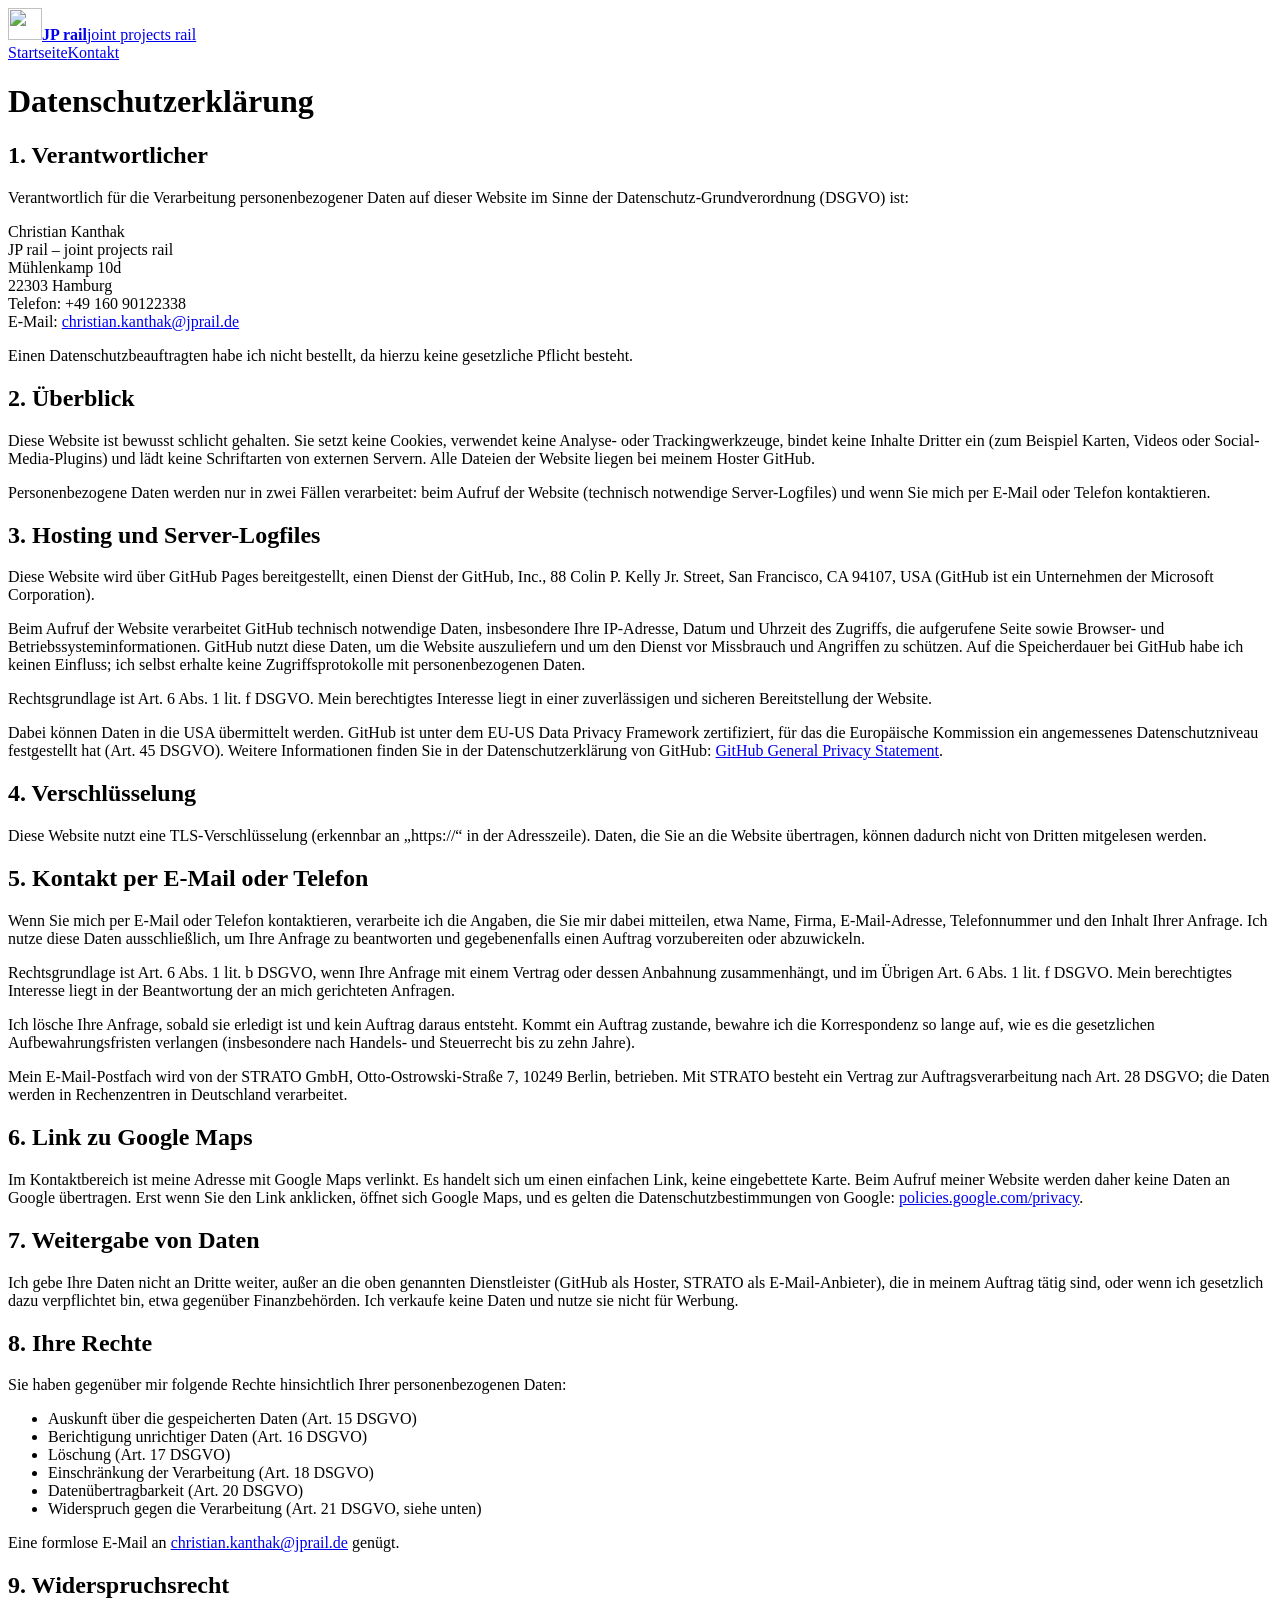
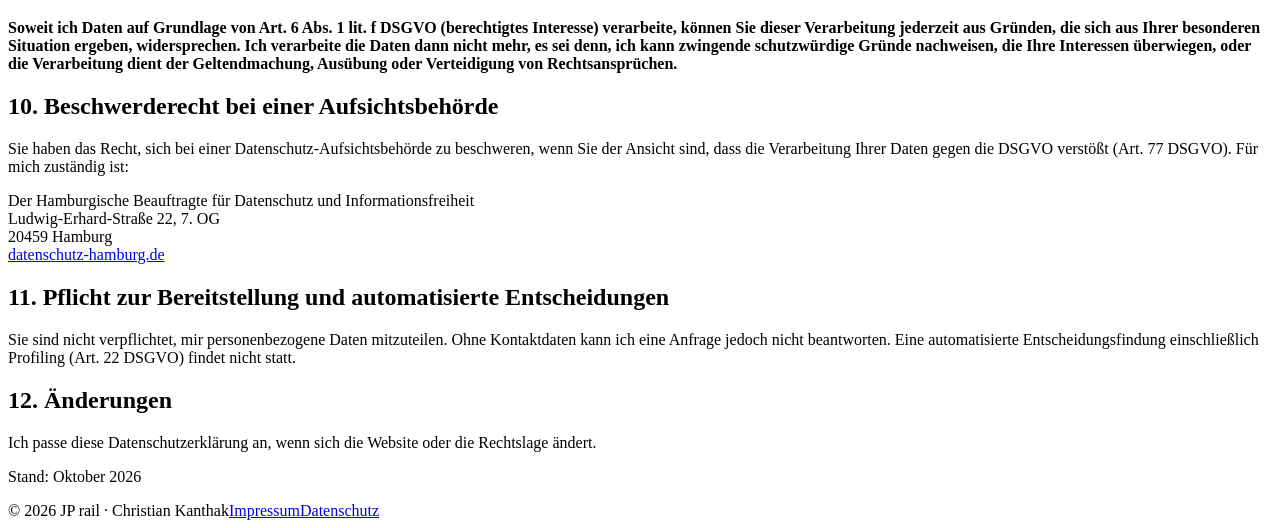
==== datenschutz.html @ 1f032b9f "Add files via upload" ====
<!doctype html>
<html lang="de">
<head>
  <meta charset="utf-8">
  <meta name="viewport" content="width=device-width, initial-scale=1">
  <title>Datenschutzerklärung – JP rail</title>
  <meta name="robots" content="noindex">
  <link rel="icon" type="image/png" href="assets/logo-mark.png">
  <link rel="stylesheet" href="assets/style.css">
</head>
<body>
<header class="site-header scrolled">
  <div class="wrap">
    <a class="brand" href="index.html"><span class="brand-mark"><img src="assets/logo-mark.png" alt="" width="34" height="32"></span><span class="brand-text"><strong>JP rail</strong><span>joint projects rail</span></span></a>
    <nav class="nav"><a href="index.html">Startseite</a><a class="nav-cta" href="index.html#kontakt">Kontakt</a></nav>
  </div>
</header>
<div class="page-head"><div class="wrap"><h1>Datenschutzerklärung</h1></div></div>
<main class="legal"><div class="wrap">

<h2>1. Verantwortlicher</h2>
<p>Verantwortlich für die Verarbeitung personenbezogener Daten auf dieser Website im Sinne der Datenschutz-Grundverordnung (DSGVO) ist:</p>
<p>Christian Kanthak<br>JP rail – joint projects rail<br>Mühlenkamp 10d<br>22303 Hamburg<br>Telefon: +49 160 90122338<br>E-Mail: <a href="mailto:christian.kanthak@jprail.de">christian.kanthak@jprail.de</a></p>
<p>Einen Datenschutzbeauftragten habe ich nicht bestellt, da hierzu keine gesetzliche Pflicht besteht.</p>

<h2>2. Überblick</h2>
<p>Diese Website ist bewusst schlicht gehalten. Sie setzt keine Cookies, verwendet keine Analyse- oder Trackingwerkzeuge, bindet keine Inhalte Dritter ein (zum Beispiel Karten, Videos oder Social-Media-Plugins) und lädt keine Schriftarten von externen Servern. Alle Dateien der Website liegen bei meinem Hoster GitHub.</p>
<p>Personenbezogene Daten werden nur in zwei Fällen verarbeitet: beim Aufruf der Website (technisch notwendige Server-Logfiles) und wenn Sie mich per E-Mail oder Telefon kontaktieren.</p>

<h2>3. Hosting und Server-Logfiles</h2>
<p>Diese Website wird über GitHub Pages bereitgestellt, einen Dienst der GitHub, Inc., 88 Colin P. Kelly Jr. Street, San Francisco, CA 94107, USA (GitHub ist ein Unternehmen der Microsoft Corporation).</p>
<p>Beim Aufruf der Website verarbeitet GitHub technisch notwendige Daten, insbesondere Ihre IP-Adresse, Datum und Uhrzeit des Zugriffs, die aufgerufene Seite sowie Browser- und Betriebssysteminformationen. GitHub nutzt diese Daten, um die Website auszuliefern und um den Dienst vor Missbrauch und Angriffen zu schützen. Auf die Speicherdauer bei GitHub habe ich keinen Einfluss; ich selbst erhalte keine Zugriffsprotokolle mit personenbezogenen Daten.</p>
<p>Rechtsgrundlage ist Art. 6 Abs. 1 lit. f DSGVO. Mein berechtigtes Interesse liegt in einer zuverlässigen und sicheren Bereitstellung der Website.</p>
<p>Dabei können Daten in die USA übermittelt werden. GitHub ist unter dem EU-US Data Privacy Framework zertifiziert, für das die Europäische Kommission ein angemessenes Datenschutzniveau festgestellt hat (Art. 45 DSGVO). Weitere Informationen finden Sie in der Datenschutzerklärung von GitHub: <a href="https://docs.github.com/de/site-policy/privacy-policies/github-general-privacy-statement" target="_blank" rel="noopener">GitHub General Privacy Statement</a>.</p>

<h2>4. Verschlüsselung</h2>
<p>Diese Website nutzt eine TLS-Verschlüsselung (erkennbar an „https://“ in der Adresszeile). Daten, die Sie an die Website übertragen, können dadurch nicht von Dritten mitgelesen werden.</p>

<h2>5. Kontakt per E-Mail oder Telefon</h2>
<p>Wenn Sie mich per E-Mail oder Telefon kontaktieren, verarbeite ich die Angaben, die Sie mir dabei mitteilen, etwa Name, Firma, E-Mail-Adresse, Telefonnummer und den Inhalt Ihrer Anfrage. Ich nutze diese Daten ausschließlich, um Ihre Anfrage zu beantworten und gegebenenfalls einen Auftrag vorzubereiten oder abzuwickeln.</p>
<p>Rechtsgrundlage ist Art. 6 Abs. 1 lit. b DSGVO, wenn Ihre Anfrage mit einem Vertrag oder dessen Anbahnung zusammenhängt, und im Übrigen Art. 6 Abs. 1 lit. f DSGVO. Mein berechtigtes Interesse liegt in der Beantwortung der an mich gerichteten Anfragen.</p>
<p>Ich lösche Ihre Anfrage, sobald sie erledigt ist und kein Auftrag daraus entsteht. Kommt ein Auftrag zustande, bewahre ich die Korrespondenz so lange auf, wie es die gesetzlichen Aufbewahrungsfristen verlangen (insbesondere nach Handels- und Steuerrecht bis zu zehn Jahre).</p>
<p>Mein E-Mail-Postfach wird von der STRATO GmbH, Otto-Ostrowski-Straße 7, 10249 Berlin, betrieben. Mit STRATO besteht ein Vertrag zur Auftragsverarbeitung nach Art. 28 DSGVO; die Daten werden in Rechenzentren in Deutschland verarbeitet.</p>

<h2>6. Link zu Google Maps</h2>
<p>Im Kontaktbereich ist meine Adresse mit Google Maps verlinkt. Es handelt sich um einen einfachen Link, keine eingebettete Karte. Beim Aufruf meiner Website werden daher keine Daten an Google übertragen. Erst wenn Sie den Link anklicken, öffnet sich Google Maps, und es gelten die Datenschutzbestimmungen von Google: <a href="https://policies.google.com/privacy" target="_blank" rel="noopener">policies.google.com/privacy</a>.</p>

<h2>7. Weitergabe von Daten</h2>
<p>Ich gebe Ihre Daten nicht an Dritte weiter, außer an die oben genannten Dienstleister (GitHub als Hoster, STRATO als E-Mail-Anbieter), die in meinem Auftrag tätig sind, oder wenn ich gesetzlich dazu verpflichtet bin, etwa gegenüber Finanzbehörden. Ich verkaufe keine Daten und nutze sie nicht für Werbung.</p>

<h2>8. Ihre Rechte</h2>
<p>Sie haben gegenüber mir folgende Rechte hinsichtlich Ihrer personenbezogenen Daten:</p>
<ul>
  <li>Auskunft über die gespeicherten Daten (Art. 15 DSGVO)</li>
  <li>Berichtigung unrichtiger Daten (Art. 16 DSGVO)</li>
  <li>Löschung (Art. 17 DSGVO)</li>
  <li>Einschränkung der Verarbeitung (Art. 18 DSGVO)</li>
  <li>Datenübertragbarkeit (Art. 20 DSGVO)</li>
  <li>Widerspruch gegen die Verarbeitung (Art. 21 DSGVO, siehe unten)</li>
</ul>
<p>Eine formlose E-Mail an <a href="mailto:christian.kanthak@jprail.de">christian.kanthak@jprail.de</a> genügt.</p>

<h2>9. Widerspruchsrecht</h2>
<p><strong>Soweit ich Daten auf Grundlage von Art. 6 Abs. 1 lit. f DSGVO (berechtigtes Interesse) verarbeite, können Sie dieser Verarbeitung jederzeit aus Gründen, die sich aus Ihrer besonderen Situation ergeben, widersprechen. Ich verarbeite die Daten dann nicht mehr, es sei denn, ich kann zwingende schutzwürdige Gründe nachweisen, die Ihre Interessen überwiegen, oder die Verarbeitung dient der Geltendmachung, Ausübung oder Verteidigung von Rechtsansprüchen.</strong></p>

<h2>10. Beschwerderecht bei einer Aufsichtsbehörde</h2>
<p>Sie haben das Recht, sich bei einer Datenschutz-Aufsichtsbehörde zu beschweren, wenn Sie der Ansicht sind, dass die Verarbeitung Ihrer Daten gegen die DSGVO verstößt (Art. 77 DSGVO). Für mich zuständig ist:</p>
<p>Der Hamburgische Beauftragte für Datenschutz und Informationsfreiheit<br>Ludwig-Erhard-Straße 22, 7. OG<br>20459 Hamburg<br><a href="https://datenschutz-hamburg.de" target="_blank" rel="noopener">datenschutz-hamburg.de</a></p>

<h2>11. Pflicht zur Bereitstellung und automatisierte Entscheidungen</h2>
<p>Sie sind nicht verpflichtet, mir personenbezogene Daten mitzuteilen. Ohne Kontaktdaten kann ich eine Anfrage jedoch nicht beantworten. Eine automatisierte Entscheidungsfindung einschließlich Profiling (Art. 22 DSGVO) findet nicht statt.</p>

<h2>12. Änderungen</h2>
<p>Ich passe diese Datenschutzerklärung an, wenn sich die Website oder die Rechtslage ändert.</p>
<p>Stand: Oktober 2026</p>

</div></main>
<footer class="site-footer"><div class="wrap"><span>© 2026 JP rail · Christian Kanthak</span><span><a href="impressum.html">Impressum</a><a href="datenschutz.html">Datenschutz</a></span></div></footer>
</body>
</html>
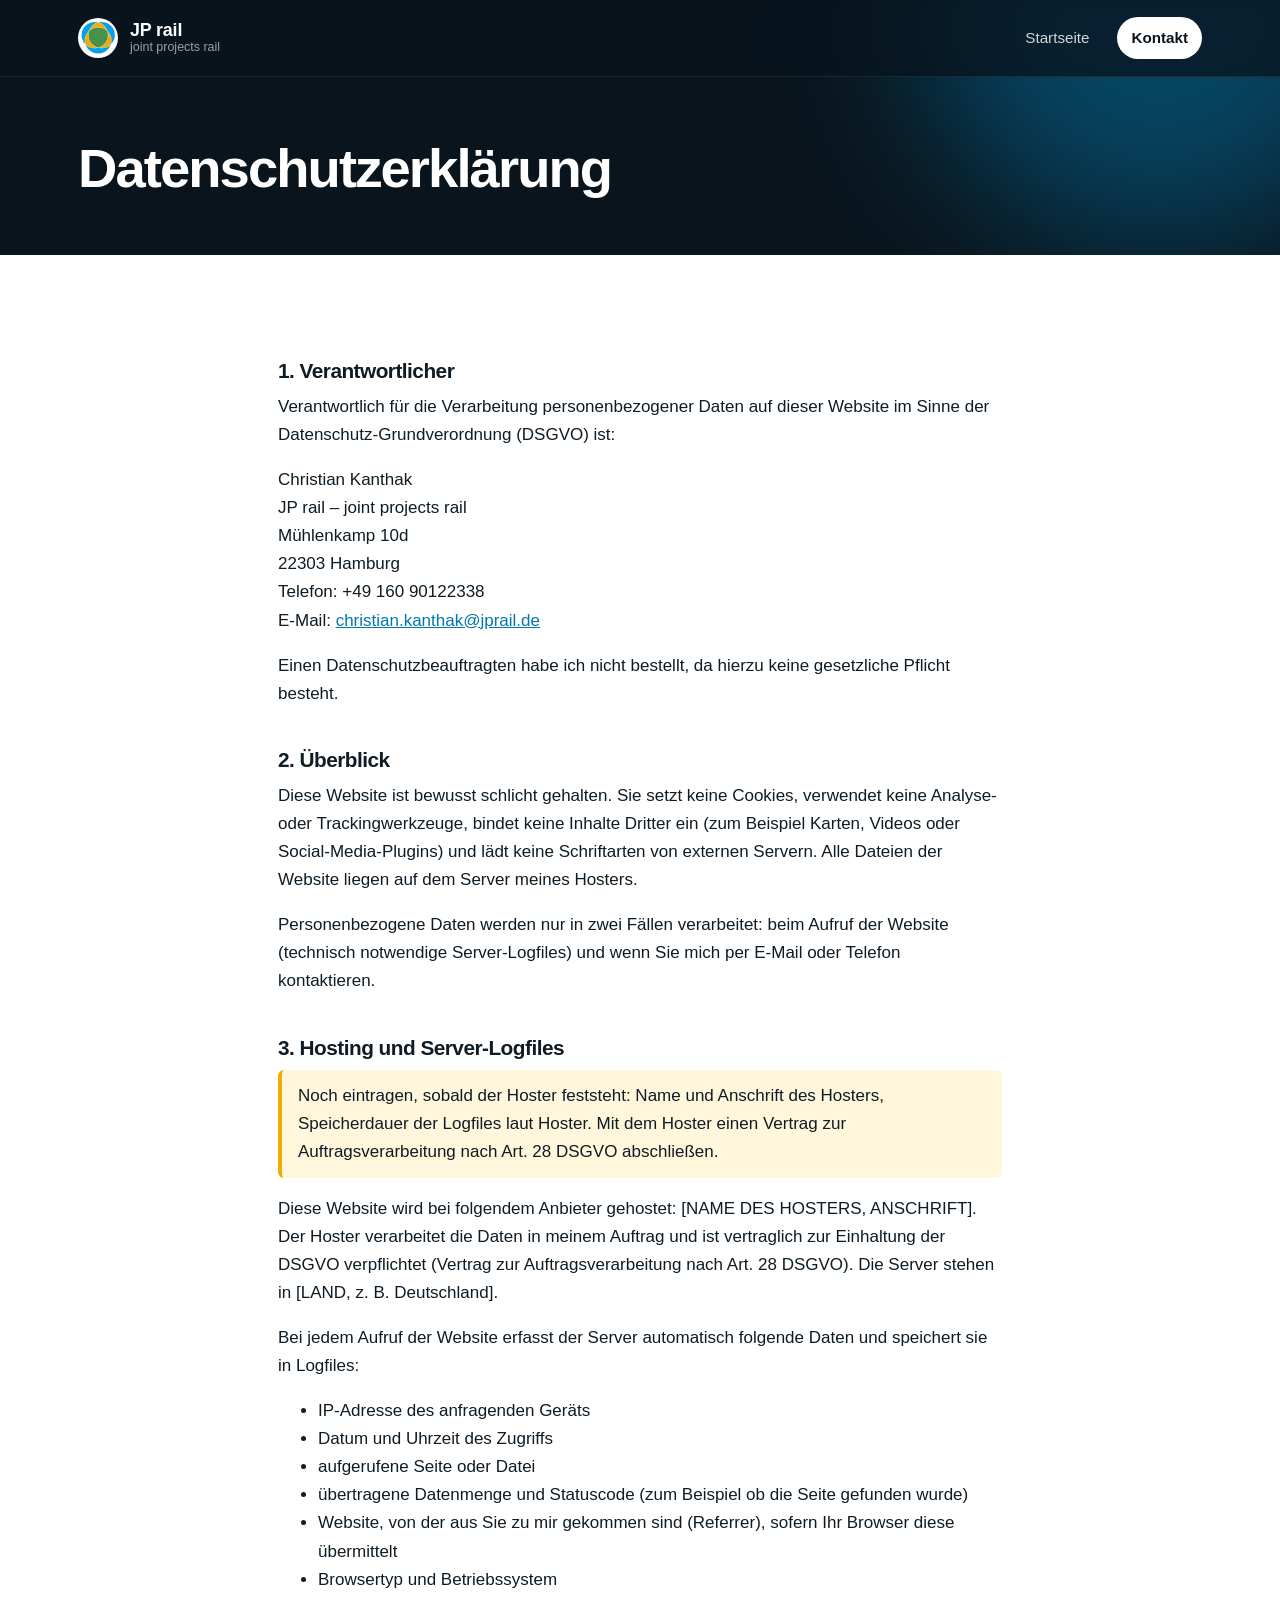
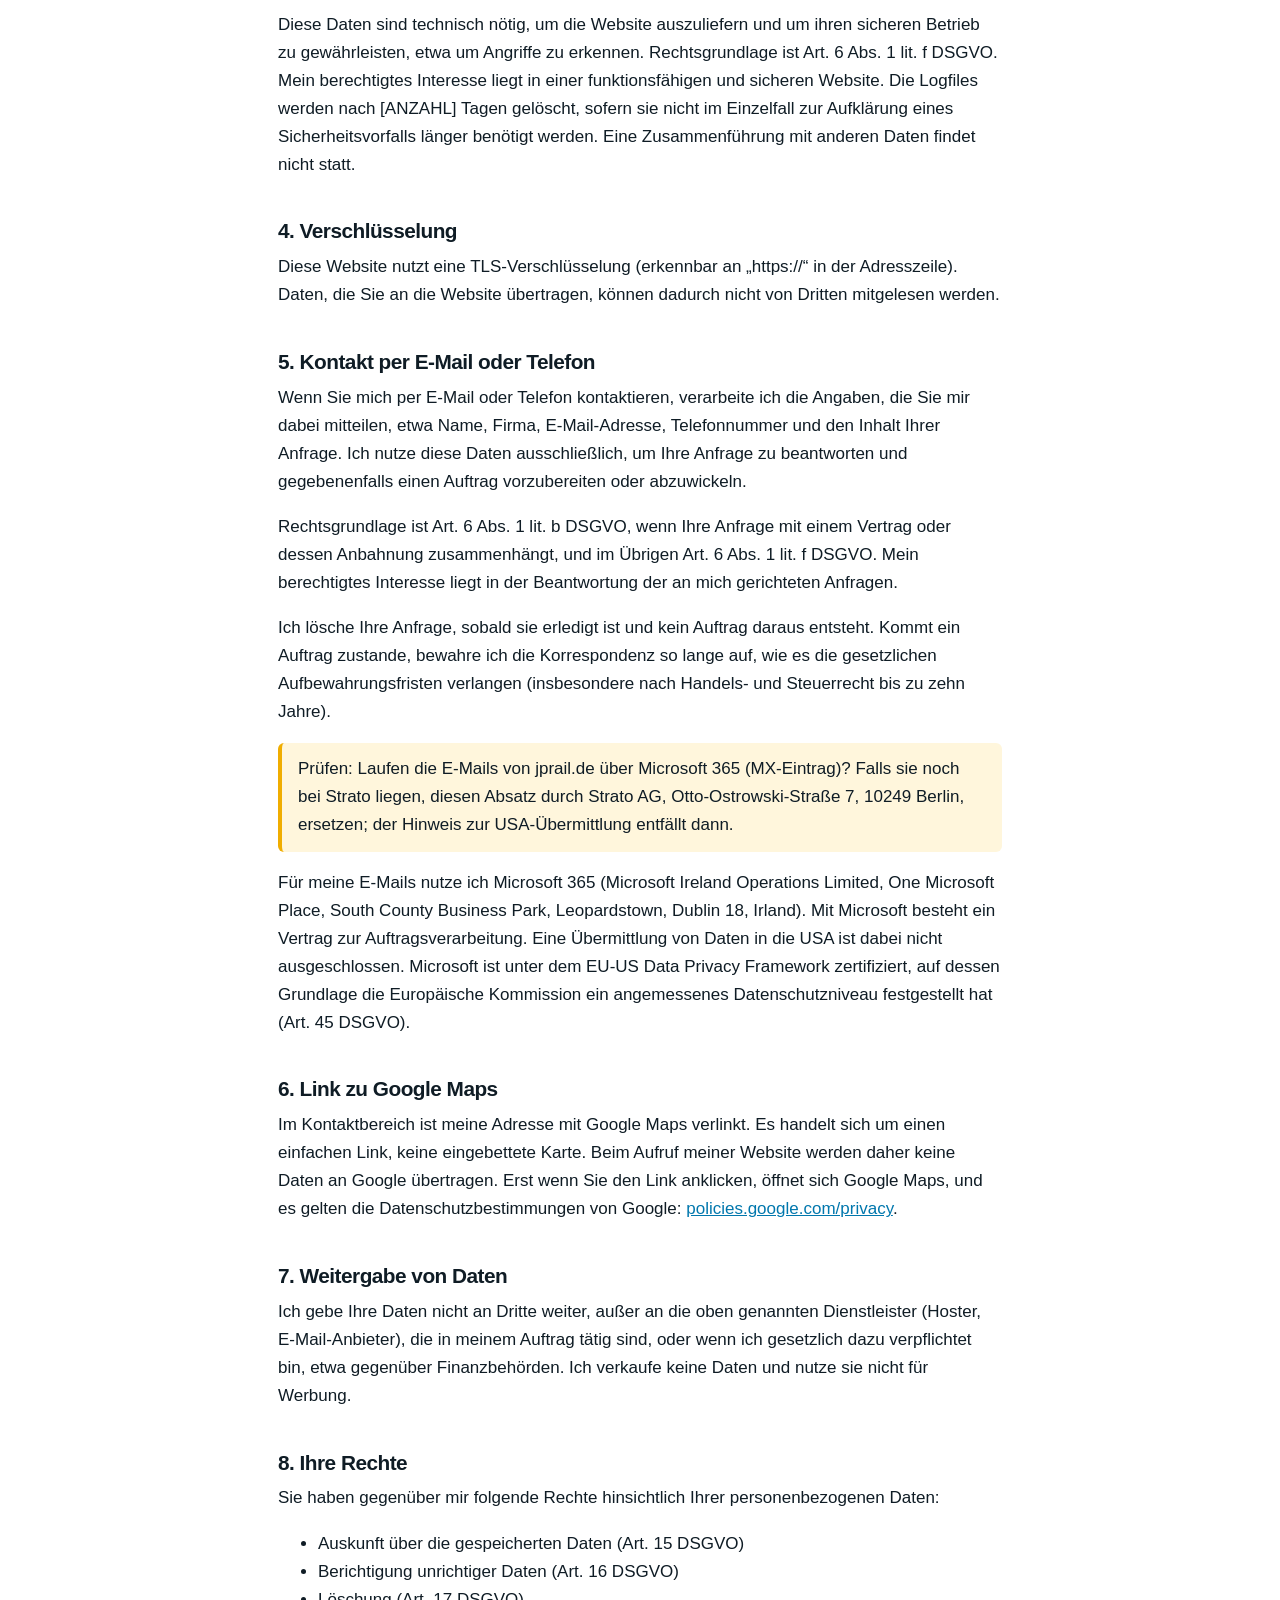
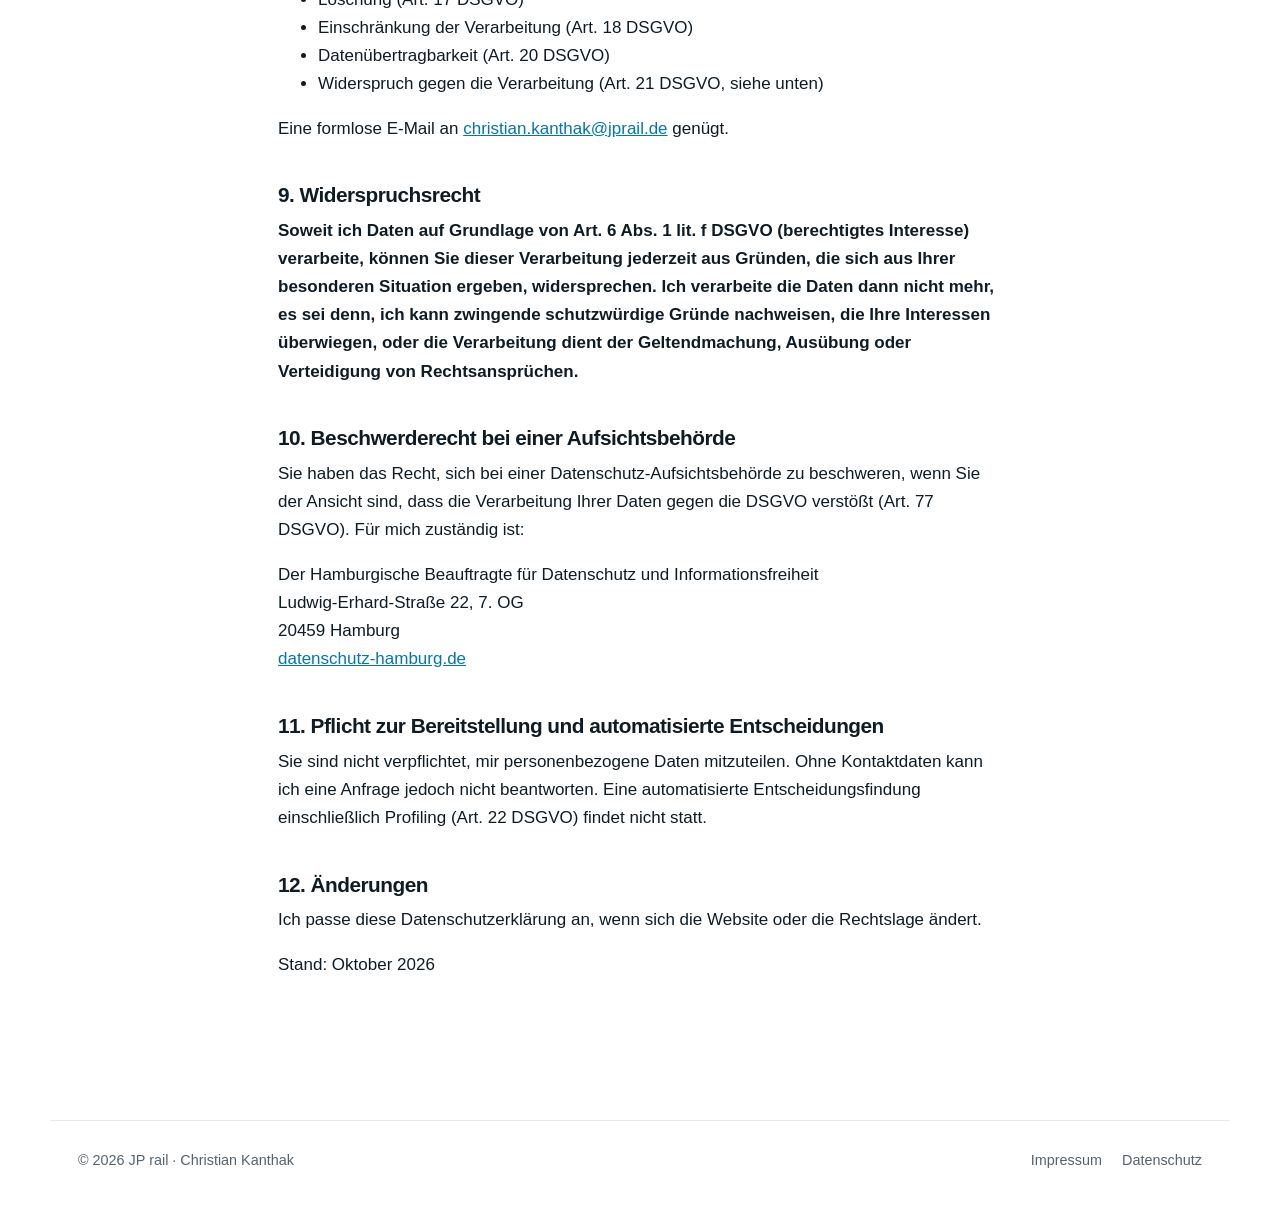
==== commit 003323c7: "Add files via upload" ====
--- a/datenschutz.html
+++ b/datenschutz.html
@@ -24,14 +24,22 @@
 <p>Einen Datenschutzbeauftragten habe ich nicht bestellt, da hierzu keine gesetzliche Pflicht besteht.</p>
 
 <h2>2. Überblick</h2>
-<p>Diese Website ist bewusst schlicht gehalten. Sie setzt keine Cookies, verwendet keine Analyse- oder Trackingwerkzeuge, bindet keine Inhalte Dritter ein (zum Beispiel Karten, Videos oder Social-Media-Plugins) und lädt keine Schriftarten von externen Servern. Alle Dateien der Website liegen bei meinem Hoster GitHub.</p>
+<p>Diese Website ist bewusst schlicht gehalten. Sie setzt keine Cookies, verwendet keine Analyse- oder Trackingwerkzeuge, bindet keine Inhalte Dritter ein (zum Beispiel Karten, Videos oder Social-Media-Plugins) und lädt keine Schriftarten von externen Servern. Alle Dateien der Website liegen auf dem Server meines Hosters.</p>
 <p>Personenbezogene Daten werden nur in zwei Fällen verarbeitet: beim Aufruf der Website (technisch notwendige Server-Logfiles) und wenn Sie mich per E-Mail oder Telefon kontaktieren.</p>
 
 <h2>3. Hosting und Server-Logfiles</h2>
-<p>Diese Website wird über GitHub Pages bereitgestellt, einen Dienst der GitHub, Inc., 88 Colin P. Kelly Jr. Street, San Francisco, CA 94107, USA (GitHub ist ein Unternehmen der Microsoft Corporation).</p>
-<p>Beim Aufruf der Website verarbeitet GitHub technisch notwendige Daten, insbesondere Ihre IP-Adresse, Datum und Uhrzeit des Zugriffs, die aufgerufene Seite sowie Browser- und Betriebssysteminformationen. GitHub nutzt diese Daten, um die Website auszuliefern und um den Dienst vor Missbrauch und Angriffen zu schützen. Auf die Speicherdauer bei GitHub habe ich keinen Einfluss; ich selbst erhalte keine Zugriffsprotokolle mit personenbezogenen Daten.</p>
-<p>Rechtsgrundlage ist Art. 6 Abs. 1 lit. f DSGVO. Mein berechtigtes Interesse liegt in einer zuverlässigen und sicheren Bereitstellung der Website.</p>
-<p>Dabei können Daten in die USA übermittelt werden. GitHub ist unter dem EU-US Data Privacy Framework zertifiziert, für das die Europäische Kommission ein angemessenes Datenschutzniveau festgestellt hat (Art. 45 DSGVO). Weitere Informationen finden Sie in der Datenschutzerklärung von GitHub: <a href="https://docs.github.com/de/site-policy/privacy-policies/github-general-privacy-statement" target="_blank" rel="noopener">GitHub General Privacy Statement</a>.</p>
+<p class="todo">Noch eintragen, sobald der Hoster feststeht: Name und Anschrift des Hosters, Speicherdauer der Logfiles laut Hoster. Mit dem Hoster einen Vertrag zur Auftragsverarbeitung nach Art. 28 DSGVO abschließen.</p>
+<p>Diese Website wird bei folgendem Anbieter gehostet: [NAME DES HOSTERS, ANSCHRIFT]. Der Hoster verarbeitet die Daten in meinem Auftrag und ist vertraglich zur Einhaltung der DSGVO verpflichtet (Vertrag zur Auftragsverarbeitung nach Art. 28 DSGVO). Die Server stehen in [LAND, z. B. Deutschland].</p>
+<p>Bei jedem Aufruf der Website erfasst der Server automatisch folgende Daten und speichert sie in Logfiles:</p>
+<ul>
+  <li>IP-Adresse des anfragenden Geräts</li>
+  <li>Datum und Uhrzeit des Zugriffs</li>
+  <li>aufgerufene Seite oder Datei</li>
+  <li>übertragene Datenmenge und Statuscode (zum Beispiel ob die Seite gefunden wurde)</li>
+  <li>Website, von der aus Sie zu mir gekommen sind (Referrer), sofern Ihr Browser diese übermittelt</li>
+  <li>Browsertyp und Betriebssystem</li>
+</ul>
+<p>Diese Daten sind technisch nötig, um die Website auszuliefern und um ihren sicheren Betrieb zu gewährleisten, etwa um Angriffe zu erkennen. Rechtsgrundlage ist Art. 6 Abs. 1 lit. f DSGVO. Mein berechtigtes Interesse liegt in einer funktionsfähigen und sicheren Website. Die Logfiles werden nach [ANZAHL] Tagen gelöscht, sofern sie nicht im Einzelfall zur Aufklärung eines Sicherheitsvorfalls länger benötigt werden. Eine Zusammenführung mit anderen Daten findet nicht statt.</p>
 
 <h2>4. Verschlüsselung</h2>
 <p>Diese Website nutzt eine TLS-Verschlüsselung (erkennbar an „https://“ in der Adresszeile). Daten, die Sie an die Website übertragen, können dadurch nicht von Dritten mitgelesen werden.</p>
@@ -40,13 +48,14 @@
 <p>Wenn Sie mich per E-Mail oder Telefon kontaktieren, verarbeite ich die Angaben, die Sie mir dabei mitteilen, etwa Name, Firma, E-Mail-Adresse, Telefonnummer und den Inhalt Ihrer Anfrage. Ich nutze diese Daten ausschließlich, um Ihre Anfrage zu beantworten und gegebenenfalls einen Auftrag vorzubereiten oder abzuwickeln.</p>
 <p>Rechtsgrundlage ist Art. 6 Abs. 1 lit. b DSGVO, wenn Ihre Anfrage mit einem Vertrag oder dessen Anbahnung zusammenhängt, und im Übrigen Art. 6 Abs. 1 lit. f DSGVO. Mein berechtigtes Interesse liegt in der Beantwortung der an mich gerichteten Anfragen.</p>
 <p>Ich lösche Ihre Anfrage, sobald sie erledigt ist und kein Auftrag daraus entsteht. Kommt ein Auftrag zustande, bewahre ich die Korrespondenz so lange auf, wie es die gesetzlichen Aufbewahrungsfristen verlangen (insbesondere nach Handels- und Steuerrecht bis zu zehn Jahre).</p>
-<p>Mein E-Mail-Postfach wird von der STRATO GmbH, Otto-Ostrowski-Straße 7, 10249 Berlin, betrieben. Mit STRATO besteht ein Vertrag zur Auftragsverarbeitung nach Art. 28 DSGVO; die Daten werden in Rechenzentren in Deutschland verarbeitet.</p>
+<p class="todo">Prüfen: Laufen die E-Mails von jprail.de über Microsoft 365 (MX-Eintrag)? Falls sie noch bei Strato liegen, diesen Absatz durch Strato AG, Otto-Ostrowski-Straße 7, 10249 Berlin, ersetzen; der Hinweis zur USA-Übermittlung entfällt dann.</p>
+<p>Für meine E-Mails nutze ich Microsoft 365 (Microsoft Ireland Operations Limited, One Microsoft Place, South County Business Park, Leopardstown, Dublin 18, Irland). Mit Microsoft besteht ein Vertrag zur Auftragsverarbeitung. Eine Übermittlung von Daten in die USA ist dabei nicht ausgeschlossen. Microsoft ist unter dem EU-US Data Privacy Framework zertifiziert, auf dessen Grundlage die Europäische Kommission ein angemessenes Datenschutzniveau festgestellt hat (Art. 45 DSGVO).</p>
 
 <h2>6. Link zu Google Maps</h2>
 <p>Im Kontaktbereich ist meine Adresse mit Google Maps verlinkt. Es handelt sich um einen einfachen Link, keine eingebettete Karte. Beim Aufruf meiner Website werden daher keine Daten an Google übertragen. Erst wenn Sie den Link anklicken, öffnet sich Google Maps, und es gelten die Datenschutzbestimmungen von Google: <a href="https://policies.google.com/privacy" target="_blank" rel="noopener">policies.google.com/privacy</a>.</p>
 
 <h2>7. Weitergabe von Daten</h2>
-<p>Ich gebe Ihre Daten nicht an Dritte weiter, außer an die oben genannten Dienstleister (GitHub als Hoster, STRATO als E-Mail-Anbieter), die in meinem Auftrag tätig sind, oder wenn ich gesetzlich dazu verpflichtet bin, etwa gegenüber Finanzbehörden. Ich verkaufe keine Daten und nutze sie nicht für Werbung.</p>
+<p>Ich gebe Ihre Daten nicht an Dritte weiter, außer an die oben genannten Dienstleister (Hoster, E-Mail-Anbieter), die in meinem Auftrag tätig sind, oder wenn ich gesetzlich dazu verpflichtet bin, etwa gegenüber Finanzbehörden. Ich verkaufe keine Daten und nutze sie nicht für Werbung.</p>
 
 <h2>8. Ihre Rechte</h2>
 <p>Sie haben gegenüber mir folgende Rechte hinsichtlich Ihrer personenbezogenen Daten:</p>
--- a/assets/style.css
+++ b/assets/style.css
@@ -0,0 +1,387 @@
+/* JP rail – Christian Kanthak · v2
+   Logofarben: Blau #00a2e8, Grün #479249, Gelb #f0ad00
+   Keine externen Schriften/CDNs (DSGVO) */
+
+:root {
+  --blue: #00a2e8;
+  --blue-deep: #0077ad;
+  --green: #479249;
+  --green-light: #6fc072;
+  --yellow: #f0ad00;
+  --night: #0a141c;
+  --night-2: #101e29;
+  --ink: #0f1c25;
+  --ink-soft: #55636d;
+  --line: #e3e8eb;
+  --bg: #ffffff;
+  --bg-alt: #f4f7f8;
+  --r: 20px;
+  --max: 1180px;
+  --font: ui-sans-serif, -apple-system, BlinkMacSystemFont, "SF Pro Display", "Segoe UI Variable Display", "Segoe UI", Roboto, "Helvetica Neue", Arial, sans-serif;
+  --grad: linear-gradient(100deg, var(--blue) 0%, var(--green-light) 55%, var(--yellow) 100%);
+}
+
+*, *::before, *::after { box-sizing: border-box; }
+html { scroll-behavior: smooth; scroll-padding-top: 84px; }
+body {
+  margin: 0;
+  font-family: var(--font);
+  font-size: 17px;
+  line-height: 1.65;
+  color: var(--ink);
+  background: var(--bg);
+  -webkit-font-smoothing: antialiased;
+  text-rendering: optimizeLegibility;
+}
+img { max-width: 100%; display: block; }
+a { color: var(--blue-deep); }
+h1, h2, h3 { margin: 0 0 .5em; line-height: 1.08; letter-spacing: -0.025em; font-weight: 750; }
+h1 { font-size: clamp(2.5rem, 6vw, 4.6rem); letter-spacing: -0.035em; }
+h2 { font-size: clamp(2rem, 4vw, 3rem); }
+h3 { font-size: 1.2rem; letter-spacing: -0.01em; line-height: 1.25; }
+p { margin: 0 0 1em; }
+
+.wrap { max-width: var(--max); margin: 0 auto; padding: 0 28px; }
+@media (max-width: 560px) { .wrap { padding: 0 16px; } }
+
+.grad-text {
+  background: var(--grad);
+  -webkit-background-clip: text; background-clip: text;
+  color: transparent;
+}
+
+/* ---------- Header ---------- */
+.site-header {
+  position: fixed; inset: 0 0 auto 0; z-index: 50;
+  transition: background .3s, border-color .3s, box-shadow .3s;
+  border-bottom: 1px solid transparent;
+}
+.site-header .wrap { display: flex; align-items: center; justify-content: space-between; height: 76px; gap: 16px; }
+.site-header.scrolled {
+  background: rgba(10, 20, 28, .78);
+  backdrop-filter: saturate(160%) blur(14px);
+  -webkit-backdrop-filter: saturate(160%) blur(14px);
+  border-bottom-color: rgba(255,255,255,.08);
+}
+.brand { display: flex; align-items: center; gap: 12px; text-decoration: none; color: #fff; }
+.brand-mark { width: 40px; height: 40px; border-radius: 50%; background: #fff; display: grid; place-items: center; }
+.brand-mark img { width: 34px; height: auto; }
+.brand-text { display: flex; flex-direction: column; line-height: 1.1; }
+.brand-text strong { font-size: 1.12rem; letter-spacing: -.01em; }
+.brand-text span { font-size: .78rem; color: rgba(255,255,255,.6); }
+
+.nav { display: flex; align-items: center; gap: 6px; }
+.nav a {
+  text-decoration: none; color: rgba(255,255,255,.82); font-size: .95rem; font-weight: 500;
+  padding: 8px 14px; border-radius: 999px; transition: background .2s, color .2s;
+}
+.nav a:hover { color: #fff; background: rgba(255,255,255,.08); }
+.nav a.nav-cta { background: #fff; color: var(--night); font-weight: 600; margin-left: 8px; }
+.nav a.nav-cta:hover { background: var(--yellow); color: var(--night); }
+@media (max-width: 760px) { .nav a:not(.nav-cta) { display: none; } }
+
+/* ---------- Buttons ---------- */
+.btn {
+  display: inline-flex; align-items: center; gap: 10px;
+  padding: 15px 26px; border-radius: 999px;
+  font-weight: 600; font-size: 1rem; text-decoration: none;
+  transition: transform .2s, box-shadow .2s, background .2s;
+}
+.btn-primary { background: var(--blue); color: #fff; box-shadow: 0 10px 30px -10px rgba(0,162,232,.7); }
+.btn-primary:hover { transform: translateY(-2px); box-shadow: 0 16px 36px -12px rgba(0,162,232,.85); }
+.btn-ghost { color: #fff; border: 1px solid rgba(255,255,255,.22); }
+.btn-ghost:hover { background: rgba(255,255,255,.08); }
+.btn .arrow { transition: transform .2s; }
+.btn:hover .arrow { transform: translateX(4px); }
+
+/* ---------- Hero ---------- */
+.hero {
+  position: relative; overflow: hidden;
+  background: var(--night); color: #fff;
+  padding: 168px 0 120px;
+  isolation: isolate;
+}
+.hero::before, .hero::after, .hero .blob {
+  content: ""; position: absolute; border-radius: 50%; filter: blur(80px); z-index: -1; opacity: .55;
+}
+.hero::before { width: 620px; height: 620px; background: var(--blue); top: -220px; right: -120px; opacity: .45; }
+.hero::after  { width: 460px; height: 460px; background: var(--green); bottom: -260px; left: -120px; opacity: .45; }
+.hero .blob   { width: 300px; height: 300px; background: var(--yellow); top: 40%; right: 30%; opacity: .18; }
+.hero .grid-bg {
+  position: absolute; inset: 0; z-index: -1; opacity: .35;
+  background-image:
+    linear-gradient(rgba(255,255,255,.05) 1px, transparent 1px),
+    linear-gradient(90deg, rgba(255,255,255,.05) 1px, transparent 1px);
+  background-size: 64px 64px;
+  mask-image: radial-gradient(ellipse at 60% 40%, #000 20%, transparent 75%);
+  -webkit-mask-image: radial-gradient(ellipse at 60% 40%, #000 20%, transparent 75%);
+}
+.hero .wrap { display: grid; grid-template-columns: 1.35fr 1fr; gap: 64px; align-items: center; }
+.pill {
+  display: inline-flex; align-items: center; gap: 10px;
+  padding: 7px 16px 7px 8px; border-radius: 999px;
+  background: rgba(255,255,255,.07); border: 1px solid rgba(255,255,255,.12);
+  font-size: .88rem; color: rgba(255,255,255,.85); margin-bottom: 28px;
+}
+.pill .dot { width: 22px; height: 22px; border-radius: 50%; background: var(--grad); }
+.hero h1 { margin-bottom: 24px; }
+.lead { font-size: clamp(1.1rem, 1.6vw, 1.28rem); color: rgba(255,255,255,.72); max-width: 34em; }
+.hero-actions { display: flex; flex-wrap: wrap; gap: 12px; margin-top: 36px; }
+
+.portrait { position: relative; justify-self: center; width: min(100%, 400px); aspect-ratio: 4/5; }
+.portrait-frame {
+  position: absolute; inset: 0; border-radius: 28px; overflow: hidden;
+  box-shadow: 0 40px 80px -30px rgba(0,0,0,.7);
+}
+.portrait-frame img { width: 100%; height: 100%; object-fit: cover; object-position: 50% 20%; }
+.portrait::before {
+  content: ""; position: absolute; inset: -2px; border-radius: 30px; padding: 2px;
+  background: var(--grad);
+  -webkit-mask: linear-gradient(#000 0 0) content-box, linear-gradient(#000 0 0);
+  -webkit-mask-composite: xor; mask-composite: exclude;
+  z-index: 2; pointer-events: none;
+}
+.badge {
+  position: absolute; z-index: 3;
+  background: rgba(16, 30, 41, .82); backdrop-filter: blur(12px); -webkit-backdrop-filter: blur(12px);
+  border: 1px solid rgba(255,255,255,.14); border-radius: 16px;
+  padding: 12px 16px; font-size: .85rem; line-height: 1.3; color: rgba(255,255,255,.75);
+  box-shadow: 0 20px 40px -20px rgba(0,0,0,.6);
+}
+.badge strong { display: block; color: #fff; font-size: 1rem; }
+.badge-1 { left: -36px; bottom: 56px; }
+.badge-2 { right: -28px; top: 36px; }
+.badge-2 strong { color: var(--yellow); }
+.badge-1 strong { color: var(--blue); }
+@media (max-width: 900px) {
+  .hero { padding: 120px 0 112px; }
+  .hero .wrap { grid-template-columns: 1fr; gap: 56px; }
+  .portrait { width: min(78%, 320px); }
+  .badge-1 { left: -24px; } .badge-2 { right: -20px; }
+}
+
+/* ---------- Kennzahlen ---------- */
+.stats { position: relative; margin-top: -56px; z-index: 5; }
+.stats-grid {
+  display: grid; grid-template-columns: repeat(4, 1fr);
+  background: #fff; border-radius: var(--r);
+  box-shadow: 0 30px 60px -30px rgba(15, 28, 37, .25), 0 0 0 1px var(--line);
+}
+.stat { padding: 30px 28px; border-left: 1px solid var(--line); }
+.stat:first-child { border-left: 0; }
+.stat strong { display: block; font-size: clamp(1.6rem, 2.6vw, 2.2rem); letter-spacing: -.03em; line-height: 1.1; margin-bottom: 6px; }
+.stat:nth-child(1) strong { color: var(--blue-deep); }
+.stat:nth-child(2) strong { color: var(--green); }
+.stat:nth-child(3) strong { color: #c98f00; }
+.stat span { font-size: .92rem; color: var(--ink-soft); line-height: 1.45; display: block; }
+@media (max-width: 860px) {
+  .stats-grid { grid-template-columns: 1fr 1fr; }
+  .stat:nth-child(3) { border-left: 0; }
+  .stat:nth-child(n+3) { border-top: 1px solid var(--line); }
+}
+@media (max-width: 420px) { .stat { padding: 22px 18px; } }
+
+/* ---------- Sections ---------- */
+section { padding: 120px 0; }
+.section-alt { background: var(--bg-alt); }
+.kicker {
+  display: inline-block; font-size: .8rem; font-weight: 700; letter-spacing: .12em; text-transform: uppercase;
+  color: var(--blue-deep); margin-bottom: 16px;
+}
+.section-head { display: grid; grid-template-columns: 1fr 1fr; gap: 48px; align-items: end; margin-bottom: 56px; }
+.section-head p { color: var(--ink-soft); font-size: 1.12rem; margin: 0; }
+@media (max-width: 860px) {
+  section { padding: 80px 0; }
+  .section-head { grid-template-columns: 1fr; gap: 16px; margin-bottom: 40px; }
+}
+
+/* ---------- Audits (Bento) ---------- */
+.bento { display: grid; grid-template-columns: repeat(6, 1fr); gap: 16px; }
+.tile {
+  position: relative; overflow: hidden;
+  background: var(--bg-alt); border-radius: var(--r); padding: 30px;
+  border: 1px solid var(--line);
+  transition: transform .3s, box-shadow .3s, border-color .3s;
+  grid-column: span 2;
+}
+.tile:hover { transform: translateY(-4px); box-shadow: 0 24px 48px -28px rgba(15,28,37,.35); border-color: transparent; }
+.tile-lg { grid-column: span 3; min-height: 260px; }
+.tile .tag {
+  display: inline-block; font-size: .78rem; font-weight: 600; padding: 4px 10px; border-radius: 999px;
+  background: #fff; color: var(--ink-soft); border: 1px solid var(--line); margin-bottom: 18px;
+}
+.tile h3 { font-size: 1.5rem; margin-bottom: .4em; }
+.tile p { color: var(--ink-soft); margin: 0; }
+.tile-dark { background: var(--night); color: #fff; border-color: var(--night); }
+.tile-dark p { color: rgba(255,255,255,.7); }
+.tile-dark .tag { background: rgba(255,255,255,.08); color: rgba(255,255,255,.8); border-color: rgba(255,255,255,.14); }
+.tile-dark::after {
+  content: ""; position: absolute; width: 260px; height: 260px; border-radius: 50%;
+  right: -80px; bottom: -110px; background: var(--blue); filter: blur(60px); opacity: .5;
+}
+.tile-dark.green::after { background: var(--green); }
+.tile .accent { position: absolute; top: 30px; right: 30px; width: 12px; height: 12px; border-radius: 50%; }
+.accent.b { background: var(--blue); } .accent.g { background: var(--green); } .accent.y { background: var(--yellow); }
+
+.parties { display: grid; grid-template-columns: repeat(3, 1fr); gap: 16px; margin-top: 16px; }
+.party { border-radius: var(--r); padding: 26px 30px; border: 1px dashed #cfd8dd; }
+.party .num { font-size: 2.4rem; font-weight: 750; letter-spacing: -.04em; line-height: 1; }
+.party .num sup { font-size: .9rem; letter-spacing: 0; margin-left: 2px; color: var(--ink-soft); }
+.party h3 { margin: 12px 0 6px; }
+.party p { margin: 0; color: var(--ink-soft); font-size: .95rem; }
+.party:nth-child(1) .num { color: var(--blue); }
+.party:nth-child(2) .num { color: var(--green); }
+.party:nth-child(3) .num { color: var(--yellow); }
+@media (max-width: 900px) {
+  .bento { grid-template-columns: 1fr 1fr; }
+  .tile, .tile-lg { grid-column: span 1; min-height: 0; }
+  .tile-lg { grid-column: span 2; }
+}
+@media (max-width: 600px) {
+  .bento, .parties { grid-template-columns: 1fr; }
+  .tile-lg { grid-column: span 1; }
+}
+
+/* ---------- Leistungen ---------- */
+.services { display: grid; grid-template-columns: repeat(3, 1fr); gap: 20px; }
+.service {
+  background: #fff; border-radius: var(--r); padding: 34px 30px;
+  box-shadow: 0 0 0 1px var(--line);
+  transition: transform .3s, box-shadow .3s;
+}
+.service:hover { transform: translateY(-4px); box-shadow: 0 0 0 1px var(--line), 0 28px 50px -30px rgba(15,28,37,.35); }
+.icon {
+  width: 52px; height: 52px; border-radius: 14px; display: grid; place-items: center; margin-bottom: 24px;
+}
+.icon svg { width: 26px; height: 26px; }
+.service:nth-child(1) .icon { background: rgba(0,162,232,.12); color: var(--blue-deep); }
+.service:nth-child(2) .icon { background: rgba(71,146,73,.13); color: var(--green); }
+.service:nth-child(3) .icon { background: rgba(240,173,0,.16); color: #b07d00; }
+.service ul { list-style: none; margin: 0; padding: 0; }
+.service li { position: relative; padding: 9px 0 9px 26px; color: var(--ink-soft); border-top: 1px solid var(--line); font-size: .97rem; }
+.service li::before {
+  content: ""; position: absolute; left: 2px; top: 17px; width: 12px; height: 7px;
+  border-left: 2px solid var(--green); border-bottom: 2px solid var(--green); transform: rotate(-45deg);
+}
+.clients {
+  margin-top: 40px; padding: 24px 30px; border-radius: var(--r);
+  background: #fff; box-shadow: 0 0 0 1px var(--line);
+  display: flex; flex-wrap: wrap; gap: 10px; align-items: center;
+}
+.clients strong { margin-right: 8px; }
+.chip { padding: 6px 14px; border-radius: 999px; background: var(--bg-alt); font-size: .9rem; color: var(--ink-soft); }
+@media (max-width: 900px) { .services { grid-template-columns: 1fr; } }
+
+/* ---------- Profil ---------- */
+.profile { display: grid; grid-template-columns: 1fr 1fr; gap: 80px; align-items: start; }
+.profile .intro p { font-size: 1.08rem; color: var(--ink-soft); }
+.profile .intro p strong { color: var(--ink); }
+.facts-list { display: grid; grid-template-columns: 1fr 1fr; gap: 12px; margin-top: 32px; }
+.facts-list div { padding: 16px 18px; border-radius: 14px; background: var(--bg-alt); font-size: .94rem; line-height: 1.4; }
+.facts-list div span { display: block; font-size: .78rem; text-transform: uppercase; letter-spacing: .08em; color: var(--ink-soft); margin-bottom: 4px; }
+.timeline { list-style: none; margin: 0; padding: 0; position: relative; }
+.timeline::before { content: ""; position: absolute; left: 7px; top: 8px; bottom: 8px; width: 2px; background: linear-gradient(var(--blue), var(--green), var(--yellow)); border-radius: 2px; }
+.timeline li { position: relative; padding: 0 0 30px 40px; }
+.timeline li:last-child { padding-bottom: 0; }
+.timeline li::before {
+  content: ""; position: absolute; left: 0; top: 4px; width: 16px; height: 16px; border-radius: 50%;
+  background: #fff; border: 3px solid var(--blue);
+}
+.timeline li:first-child::before { background: var(--blue); box-shadow: 0 0 0 6px rgba(0,162,232,.18); }
+.timeline .when { font-size: .85rem; font-weight: 600; color: var(--ink-soft); font-variant-numeric: tabular-nums; }
+.timeline .what { font-weight: 700; font-size: 1.08rem; }
+.timeline .where { color: var(--ink-soft); font-size: .95rem; }
+@media (max-width: 900px) { .profile { grid-template-columns: 1fr; gap: 56px; } }
+@media (max-width: 480px) { .facts-list { grid-template-columns: 1fr; } }
+
+/* ---------- Kontakt ---------- */
+.contact { padding: 0 0 120px; }
+.contact-card {
+  position: relative; overflow: hidden; isolation: isolate;
+  background: var(--night); color: #fff; border-radius: 32px;
+  padding: clamp(36px, 6vw, 72px);
+  display: grid; grid-template-columns: 1.1fr 1fr; gap: 48px; align-items: center;
+}
+.contact-card::before, .contact-card::after { content: ""; position: absolute; border-radius: 50%; filter: blur(70px); z-index: -1; }
+.contact-card::before { width: 420px; height: 420px; background: var(--blue); opacity: .4; left: -160px; top: -200px; }
+.contact-card::after  { width: 360px; height: 360px; background: var(--yellow); opacity: .18; right: -120px; bottom: -180px; }
+.contact-card h2 { color: #fff; }
+.contact-card p { color: rgba(255,255,255,.72); font-size: 1.08rem; }
+.contact-list { display: grid; gap: 12px; }
+.contact-item {
+  display: flex; align-items: center; gap: 16px;
+  padding: 18px 20px; border-radius: 16px;
+  background: rgba(255,255,255,.06); border: 1px solid rgba(255,255,255,.1);
+  color: #fff; text-decoration: none; transition: background .2s, transform .2s;
+}
+a.contact-item:hover { background: rgba(255,255,255,.12); transform: translateX(4px); }
+.contact-item .ci-icon { width: 42px; height: 42px; flex: none; border-radius: 12px; display: grid; place-items: center; background: rgba(255,255,255,.08); }
+.contact-item .ci-icon svg { width: 20px; height: 20px; }
+.contact-item small { display: block; color: rgba(255,255,255,.55); font-size: .8rem; }
+.contact-item span { font-weight: 600; word-break: break-word; }
+@media (max-width: 860px) { .contact-card { grid-template-columns: 1fr; } .contact { padding-bottom: 80px; } }
+
+/* ---------- Footer ---------- */
+.site-footer { padding: 28px 0 40px; font-size: .9rem; color: var(--ink-soft); }
+.site-footer .wrap { display: flex; flex-wrap: wrap; justify-content: space-between; gap: 12px; border-top: 1px solid var(--line); padding-top: 28px; }
+.site-footer a { color: var(--ink-soft); text-decoration: none; margin-left: 20px; }
+.site-footer a:first-child { margin-left: 0; }
+.site-footer a:hover { color: var(--ink); }
+
+/* ---------- Scroll-Animationen ---------- */
+.js .reveal { opacity: 0; transform: translateY(24px); transition: opacity .7s ease, transform .7s cubic-bezier(.2,.7,.2,1); }
+.js .reveal.in { opacity: 1; transform: none; }
+.reveal.d1 { transition-delay: .08s; } .reveal.d2 { transition-delay: .16s; } .reveal.d3 { transition-delay: .24s; }
+@media (prefers-reduced-motion: reduce) {
+  html { scroll-behavior: auto; }
+  .reveal { opacity: 1; transform: none; transition: none; }
+  .btn, .tile, .service, .contact-item { transition: none; }
+}
+
+/* ---------- Unterseiten ---------- */
+.page-head { background: var(--night); color: #fff; padding: 140px 0 56px; position: relative; overflow: hidden; isolation: isolate; }
+.page-head::before { content: ""; position: absolute; width: 480px; height: 480px; border-radius: 50%; background: var(--blue); filter: blur(80px); opacity: .35; right: -120px; top: -240px; z-index: -1; }
+.page-head h1 { font-size: clamp(2.2rem, 5vw, 3.4rem); margin: 0; }
+.legal { padding: 64px 0 96px; }
+.legal .wrap { max-width: 780px; }
+.legal h2 { font-size: 1.3rem; margin-top: 2em; }
+.todo { background: #fff6dc; border-left: 4px solid var(--yellow); padding: 12px 16px; border-radius: 6px; }
+
+/* ---------- Variante ohne Foto: Hero-Grafik ---------- */
+.hero-visual { position: relative; justify-self: center; width: min(100%, 440px); aspect-ratio: 1; }
+.hero-visual .c { position: absolute; border-radius: 50%; mix-blend-mode: screen; }
+.hero-visual .c-blue   { width: 62%; height: 62%; left: 4%;  top: 8%;  background: radial-gradient(circle at 35% 35%, #4cc4f5, var(--blue) 60%, #0a6f9e); opacity: .9; }
+.hero-visual .c-yellow { width: 56%; height: 56%; right: 2%; top: 4%;  border: 14px solid var(--yellow); opacity: .9; }
+.hero-visual .c-green  { width: 50%; height: 50%; left: 26%; bottom: 6%; background: radial-gradient(circle at 40% 35%, var(--green-light), var(--green) 65%); opacity: .92; }
+.hero-visual .rails { position: absolute; left: -6%; right: -6%; bottom: 16%; height: 22%; opacity: .35; }
+.audit-card {
+  position: absolute; z-index: 3; right: -12px; bottom: -8px; width: 250px;
+  background: rgba(16, 30, 41, .8); backdrop-filter: blur(16px); -webkit-backdrop-filter: blur(16px);
+  border: 1px solid rgba(255,255,255,.14); border-radius: 18px; padding: 18px 20px;
+  box-shadow: 0 30px 60px -25px rgba(0,0,0,.7);
+}
+.audit-card .ac-head { font-size: .78rem; text-transform: uppercase; letter-spacing: .1em; color: rgba(255,255,255,.55); margin-bottom: 10px; }
+.audit-card ul { list-style: none; margin: 0; padding: 0; }
+.audit-card li { display: flex; align-items: center; gap: 10px; padding: 6px 0; font-size: .92rem; font-weight: 600; color: #fff; border-top: 1px solid rgba(255,255,255,.08); }
+.audit-card li:first-child { border-top: 0; }
+.audit-card li i { width: 18px; height: 18px; border-radius: 50%; flex: none; display: grid; place-items: center; background: var(--green); }
+.audit-card li i::after { content: ""; width: 7px; height: 4px; border-left: 2px solid #fff; border-bottom: 2px solid #fff; transform: rotate(-45deg) translate(1px,-1px); }
+.hero-visual .badge-2 { right: auto; left: -20px; top: 18px; }
+@media (max-width: 900px) {
+  .hero-visual { width: min(86%, 340px); }
+  .audit-card { width: 220px; right: -8px; }
+}
+
+/* ---------- Anpassungen 26.10.2026: vier Leistungen, Foto im Profil ---------- */
+.services-4 { grid-template-columns: repeat(2, 1fr); }
+.service:nth-child(4) .icon { background: rgba(10,20,28,.08); color: var(--ink); }
+.service-more { display: inline-block; margin-top: 14px; font-weight: 600; font-size: .95rem; color: var(--blue-deep); text-decoration: none; }
+.service-more:hover { text-decoration: underline; }
+@media (max-width: 900px) { .services-4 { grid-template-columns: 1fr; } }
+.profile-side { display: grid; gap: 40px; }
+.profile-photo { position: relative; margin: 0; width: min(100%, 300px); aspect-ratio: 4/5; border-radius: 24px; overflow: hidden; box-shadow: 0 30px 60px -30px rgba(10,20,28,.45); }
+.profile-photo img { width: 100%; height: 100%; object-fit: cover; object-position: 50% 20%; display: block; }
+.tile-dark.yellow::after { background: var(--yellow); }
+.tile-dark > * { position: relative; z-index: 1; }
+.tile-dark:not(.tile-lg)::after { width: 200px; height: 200px; right: -70px; bottom: -110px; }
+.tile-dark.yellow::after { opacity: .4; }
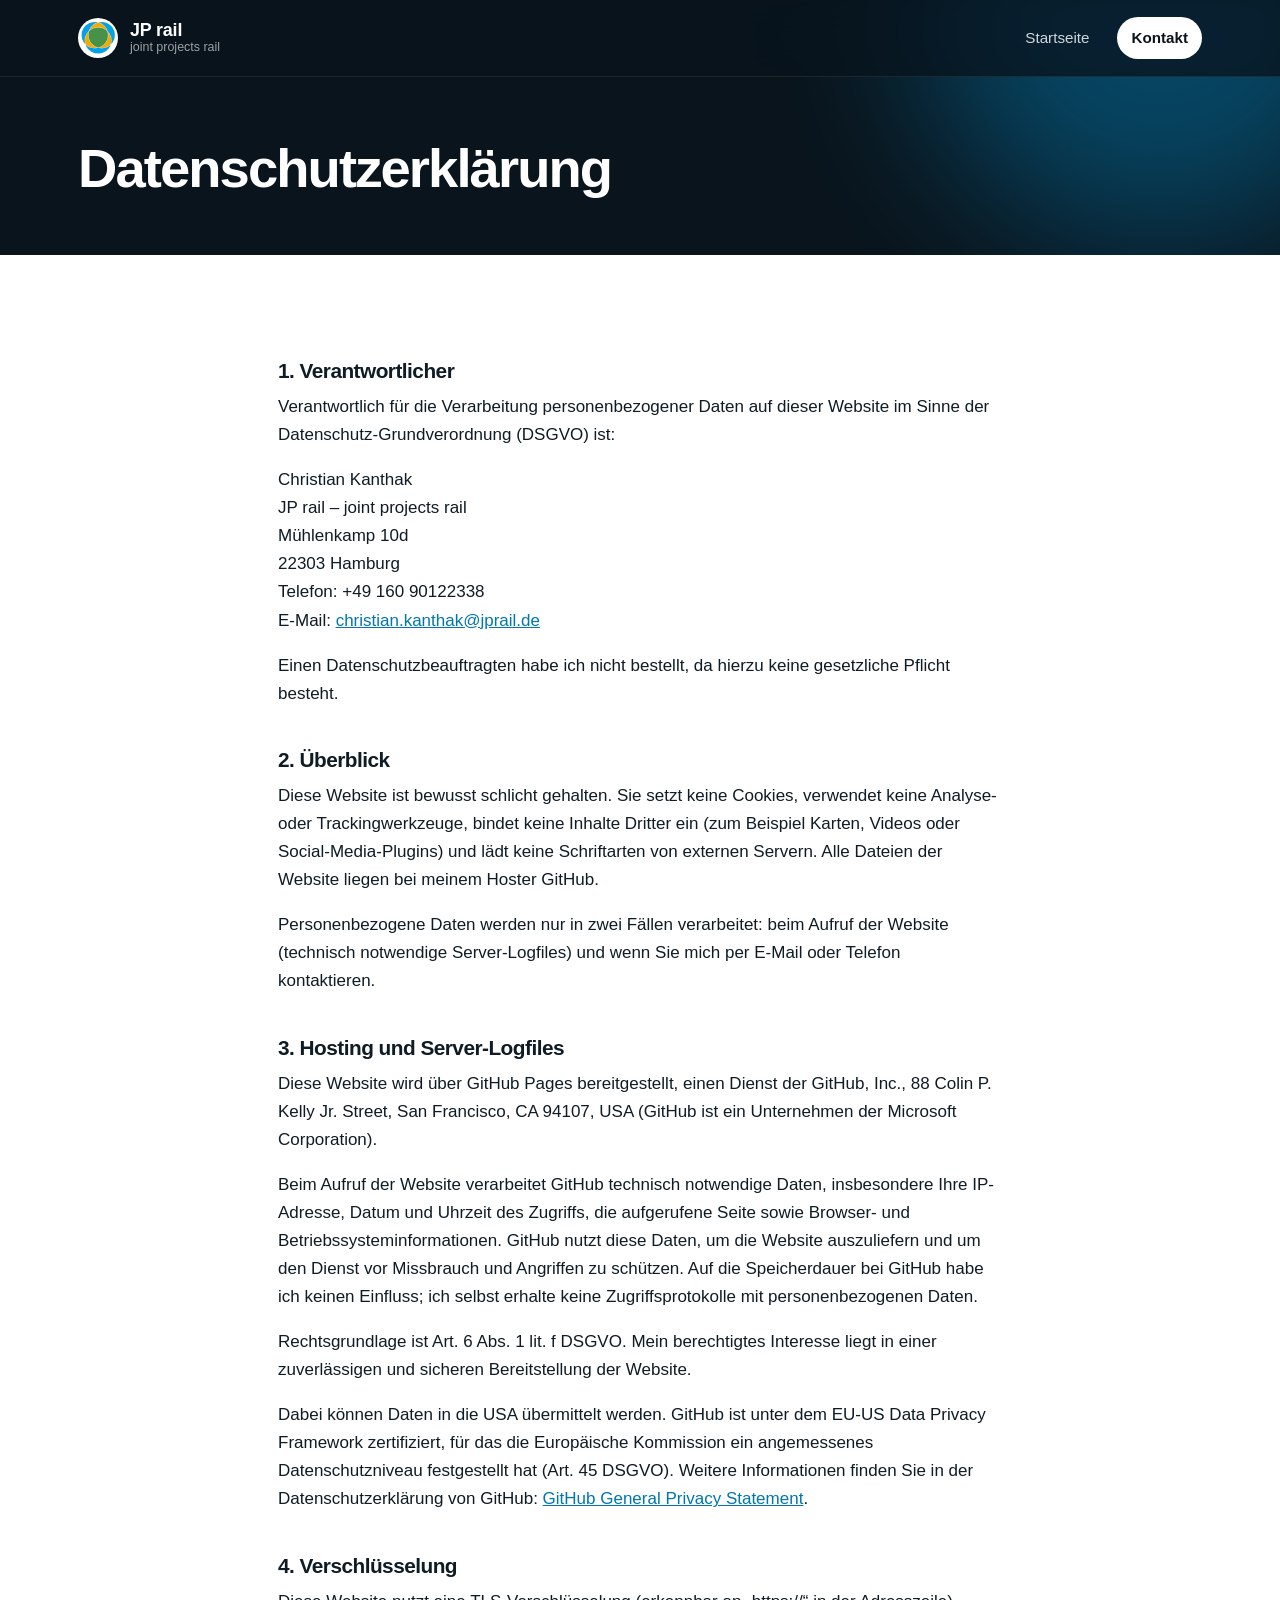
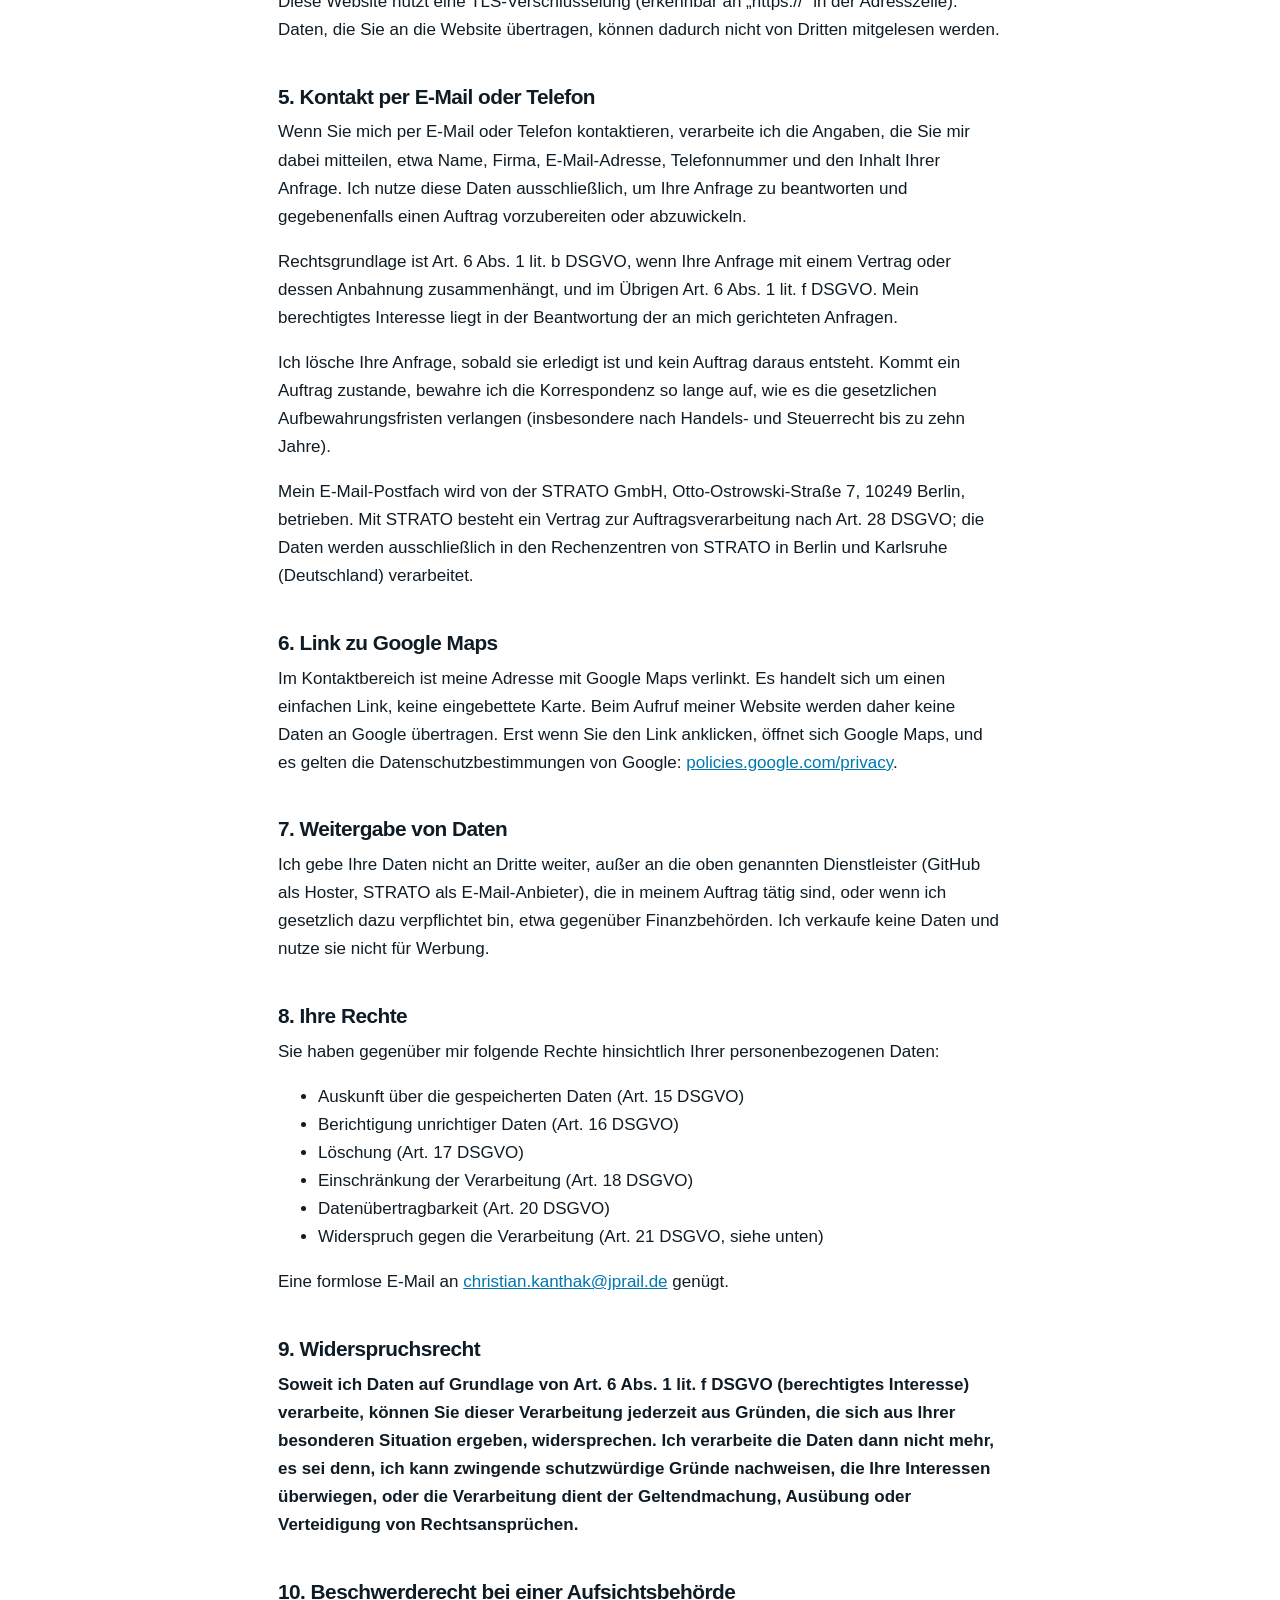
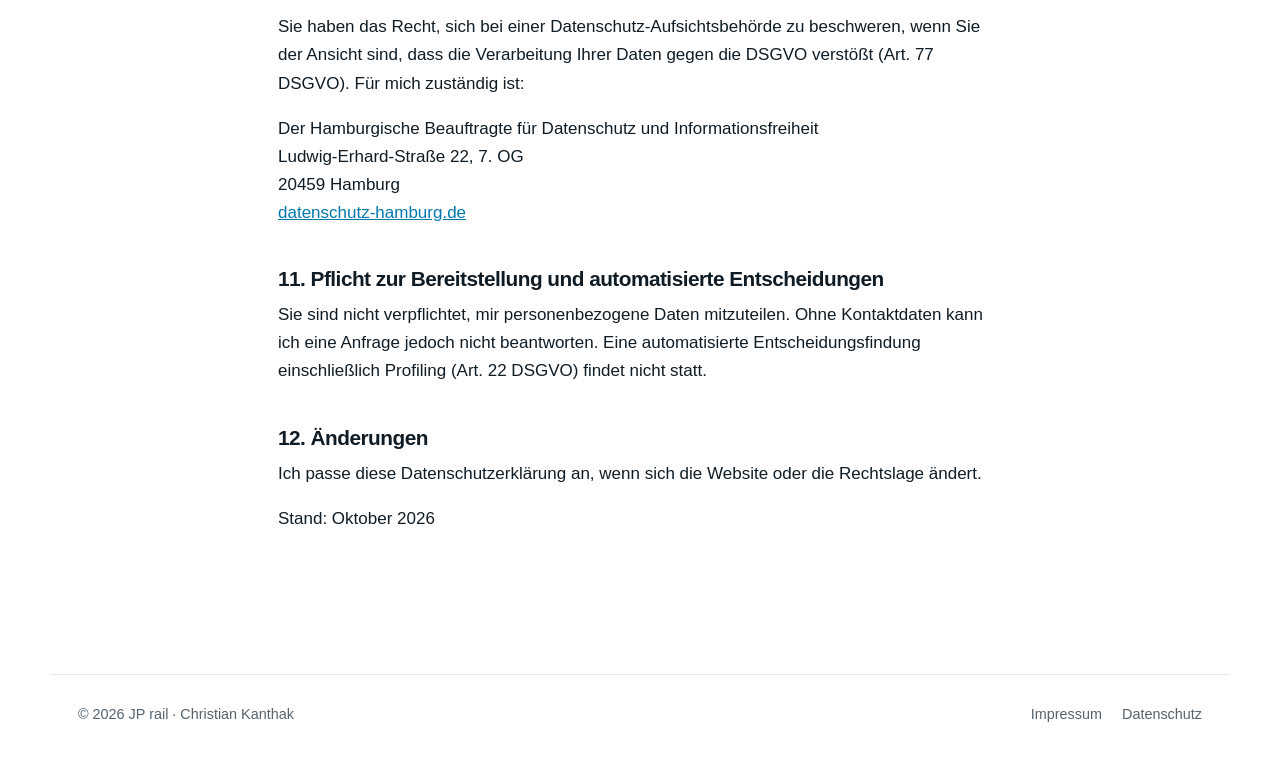
==== commit 719bdb98: "Datenschutzerklärung: GitHub als Hoster, STRATO als Mailanbieter" ====
--- a/datenschutz.html
+++ b/datenschutz.html
@@ -24,22 +24,14 @@
 <p>Einen Datenschutzbeauftragten habe ich nicht bestellt, da hierzu keine gesetzliche Pflicht besteht.</p>
 
 <h2>2. Überblick</h2>
-<p>Diese Website ist bewusst schlicht gehalten. Sie setzt keine Cookies, verwendet keine Analyse- oder Trackingwerkzeuge, bindet keine Inhalte Dritter ein (zum Beispiel Karten, Videos oder Social-Media-Plugins) und lädt keine Schriftarten von externen Servern. Alle Dateien der Website liegen auf dem Server meines Hosters.</p>
+<p>Diese Website ist bewusst schlicht gehalten. Sie setzt keine Cookies, verwendet keine Analyse- oder Trackingwerkzeuge, bindet keine Inhalte Dritter ein (zum Beispiel Karten, Videos oder Social-Media-Plugins) und lädt keine Schriftarten von externen Servern. Alle Dateien der Website liegen bei meinem Hoster GitHub.</p>
 <p>Personenbezogene Daten werden nur in zwei Fällen verarbeitet: beim Aufruf der Website (technisch notwendige Server-Logfiles) und wenn Sie mich per E-Mail oder Telefon kontaktieren.</p>
 
 <h2>3. Hosting und Server-Logfiles</h2>
-<p class="todo">Noch eintragen, sobald der Hoster feststeht: Name und Anschrift des Hosters, Speicherdauer der Logfiles laut Hoster. Mit dem Hoster einen Vertrag zur Auftragsverarbeitung nach Art. 28 DSGVO abschließen.</p>
-<p>Diese Website wird bei folgendem Anbieter gehostet: [NAME DES HOSTERS, ANSCHRIFT]. Der Hoster verarbeitet die Daten in meinem Auftrag und ist vertraglich zur Einhaltung der DSGVO verpflichtet (Vertrag zur Auftragsverarbeitung nach Art. 28 DSGVO). Die Server stehen in [LAND, z. B. Deutschland].</p>
-<p>Bei jedem Aufruf der Website erfasst der Server automatisch folgende Daten und speichert sie in Logfiles:</p>
-<ul>
-  <li>IP-Adresse des anfragenden Geräts</li>
-  <li>Datum und Uhrzeit des Zugriffs</li>
-  <li>aufgerufene Seite oder Datei</li>
-  <li>übertragene Datenmenge und Statuscode (zum Beispiel ob die Seite gefunden wurde)</li>
-  <li>Website, von der aus Sie zu mir gekommen sind (Referrer), sofern Ihr Browser diese übermittelt</li>
-  <li>Browsertyp und Betriebssystem</li>
-</ul>
-<p>Diese Daten sind technisch nötig, um die Website auszuliefern und um ihren sicheren Betrieb zu gewährleisten, etwa um Angriffe zu erkennen. Rechtsgrundlage ist Art. 6 Abs. 1 lit. f DSGVO. Mein berechtigtes Interesse liegt in einer funktionsfähigen und sicheren Website. Die Logfiles werden nach [ANZAHL] Tagen gelöscht, sofern sie nicht im Einzelfall zur Aufklärung eines Sicherheitsvorfalls länger benötigt werden. Eine Zusammenführung mit anderen Daten findet nicht statt.</p>
+<p>Diese Website wird über GitHub Pages bereitgestellt, einen Dienst der GitHub, Inc., 88 Colin P. Kelly Jr. Street, San Francisco, CA 94107, USA (GitHub ist ein Unternehmen der Microsoft Corporation).</p>
+<p>Beim Aufruf der Website verarbeitet GitHub technisch notwendige Daten, insbesondere Ihre IP-Adresse, Datum und Uhrzeit des Zugriffs, die aufgerufene Seite sowie Browser- und Betriebssysteminformationen. GitHub nutzt diese Daten, um die Website auszuliefern und um den Dienst vor Missbrauch und Angriffen zu schützen. Auf die Speicherdauer bei GitHub habe ich keinen Einfluss; ich selbst erhalte keine Zugriffsprotokolle mit personenbezogenen Daten.</p>
+<p>Rechtsgrundlage ist Art. 6 Abs. 1 lit. f DSGVO. Mein berechtigtes Interesse liegt in einer zuverlässigen und sicheren Bereitstellung der Website.</p>
+<p>Dabei können Daten in die USA übermittelt werden. GitHub ist unter dem EU-US Data Privacy Framework zertifiziert, für das die Europäische Kommission ein angemessenes Datenschutzniveau festgestellt hat (Art. 45 DSGVO). Weitere Informationen finden Sie in der Datenschutzerklärung von GitHub: <a href="https://docs.github.com/de/site-policy/privacy-policies/github-general-privacy-statement" target="_blank" rel="noopener">GitHub General Privacy Statement</a>.</p>
 
 <h2>4. Verschlüsselung</h2>
 <p>Diese Website nutzt eine TLS-Verschlüsselung (erkennbar an „https://“ in der Adresszeile). Daten, die Sie an die Website übertragen, können dadurch nicht von Dritten mitgelesen werden.</p>
@@ -48,14 +40,13 @@
 <p>Wenn Sie mich per E-Mail oder Telefon kontaktieren, verarbeite ich die Angaben, die Sie mir dabei mitteilen, etwa Name, Firma, E-Mail-Adresse, Telefonnummer und den Inhalt Ihrer Anfrage. Ich nutze diese Daten ausschließlich, um Ihre Anfrage zu beantworten und gegebenenfalls einen Auftrag vorzubereiten oder abzuwickeln.</p>
 <p>Rechtsgrundlage ist Art. 6 Abs. 1 lit. b DSGVO, wenn Ihre Anfrage mit einem Vertrag oder dessen Anbahnung zusammenhängt, und im Übrigen Art. 6 Abs. 1 lit. f DSGVO. Mein berechtigtes Interesse liegt in der Beantwortung der an mich gerichteten Anfragen.</p>
 <p>Ich lösche Ihre Anfrage, sobald sie erledigt ist und kein Auftrag daraus entsteht. Kommt ein Auftrag zustande, bewahre ich die Korrespondenz so lange auf, wie es die gesetzlichen Aufbewahrungsfristen verlangen (insbesondere nach Handels- und Steuerrecht bis zu zehn Jahre).</p>
-<p class="todo">Prüfen: Laufen die E-Mails von jprail.de über Microsoft 365 (MX-Eintrag)? Falls sie noch bei Strato liegen, diesen Absatz durch Strato AG, Otto-Ostrowski-Straße 7, 10249 Berlin, ersetzen; der Hinweis zur USA-Übermittlung entfällt dann.</p>
-<p>Für meine E-Mails nutze ich Microsoft 365 (Microsoft Ireland Operations Limited, One Microsoft Place, South County Business Park, Leopardstown, Dublin 18, Irland). Mit Microsoft besteht ein Vertrag zur Auftragsverarbeitung. Eine Übermittlung von Daten in die USA ist dabei nicht ausgeschlossen. Microsoft ist unter dem EU-US Data Privacy Framework zertifiziert, auf dessen Grundlage die Europäische Kommission ein angemessenes Datenschutzniveau festgestellt hat (Art. 45 DSGVO).</p>
+<p>Mein E-Mail-Postfach wird von der STRATO GmbH, Otto-Ostrowski-Straße 7, 10249 Berlin, betrieben. Mit STRATO besteht ein Vertrag zur Auftragsverarbeitung nach Art. 28 DSGVO; die Daten werden ausschließlich in den Rechenzentren von STRATO in Berlin und Karlsruhe (Deutschland) verarbeitet.</p>
 
 <h2>6. Link zu Google Maps</h2>
 <p>Im Kontaktbereich ist meine Adresse mit Google Maps verlinkt. Es handelt sich um einen einfachen Link, keine eingebettete Karte. Beim Aufruf meiner Website werden daher keine Daten an Google übertragen. Erst wenn Sie den Link anklicken, öffnet sich Google Maps, und es gelten die Datenschutzbestimmungen von Google: <a href="https://policies.google.com/privacy" target="_blank" rel="noopener">policies.google.com/privacy</a>.</p>
 
 <h2>7. Weitergabe von Daten</h2>
-<p>Ich gebe Ihre Daten nicht an Dritte weiter, außer an die oben genannten Dienstleister (Hoster, E-Mail-Anbieter), die in meinem Auftrag tätig sind, oder wenn ich gesetzlich dazu verpflichtet bin, etwa gegenüber Finanzbehörden. Ich verkaufe keine Daten und nutze sie nicht für Werbung.</p>
+<p>Ich gebe Ihre Daten nicht an Dritte weiter, außer an die oben genannten Dienstleister (GitHub als Hoster, STRATO als E-Mail-Anbieter), die in meinem Auftrag tätig sind, oder wenn ich gesetzlich dazu verpflichtet bin, etwa gegenüber Finanzbehörden. Ich verkaufe keine Daten und nutze sie nicht für Werbung.</p>
 
 <h2>8. Ihre Rechte</h2>
 <p>Sie haben gegenüber mir folgende Rechte hinsichtlich Ihrer personenbezogenen Daten:</p>
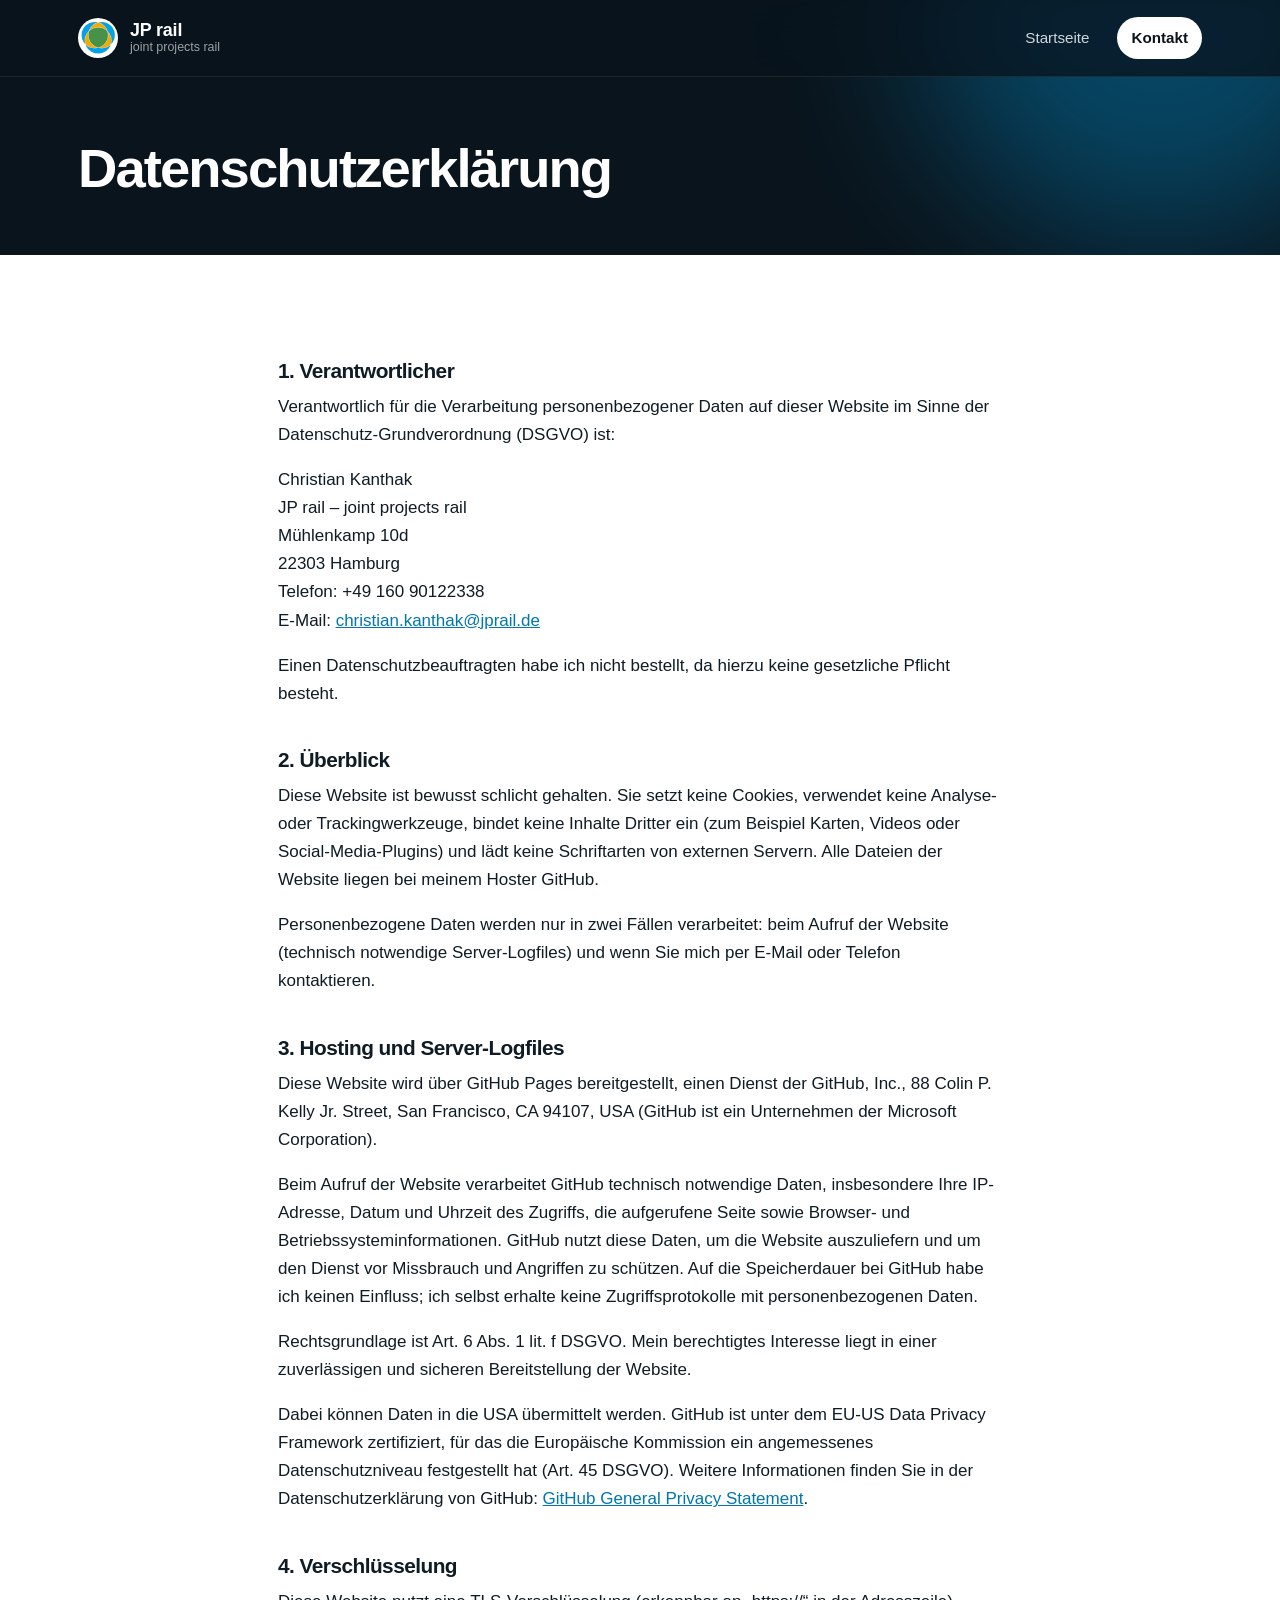
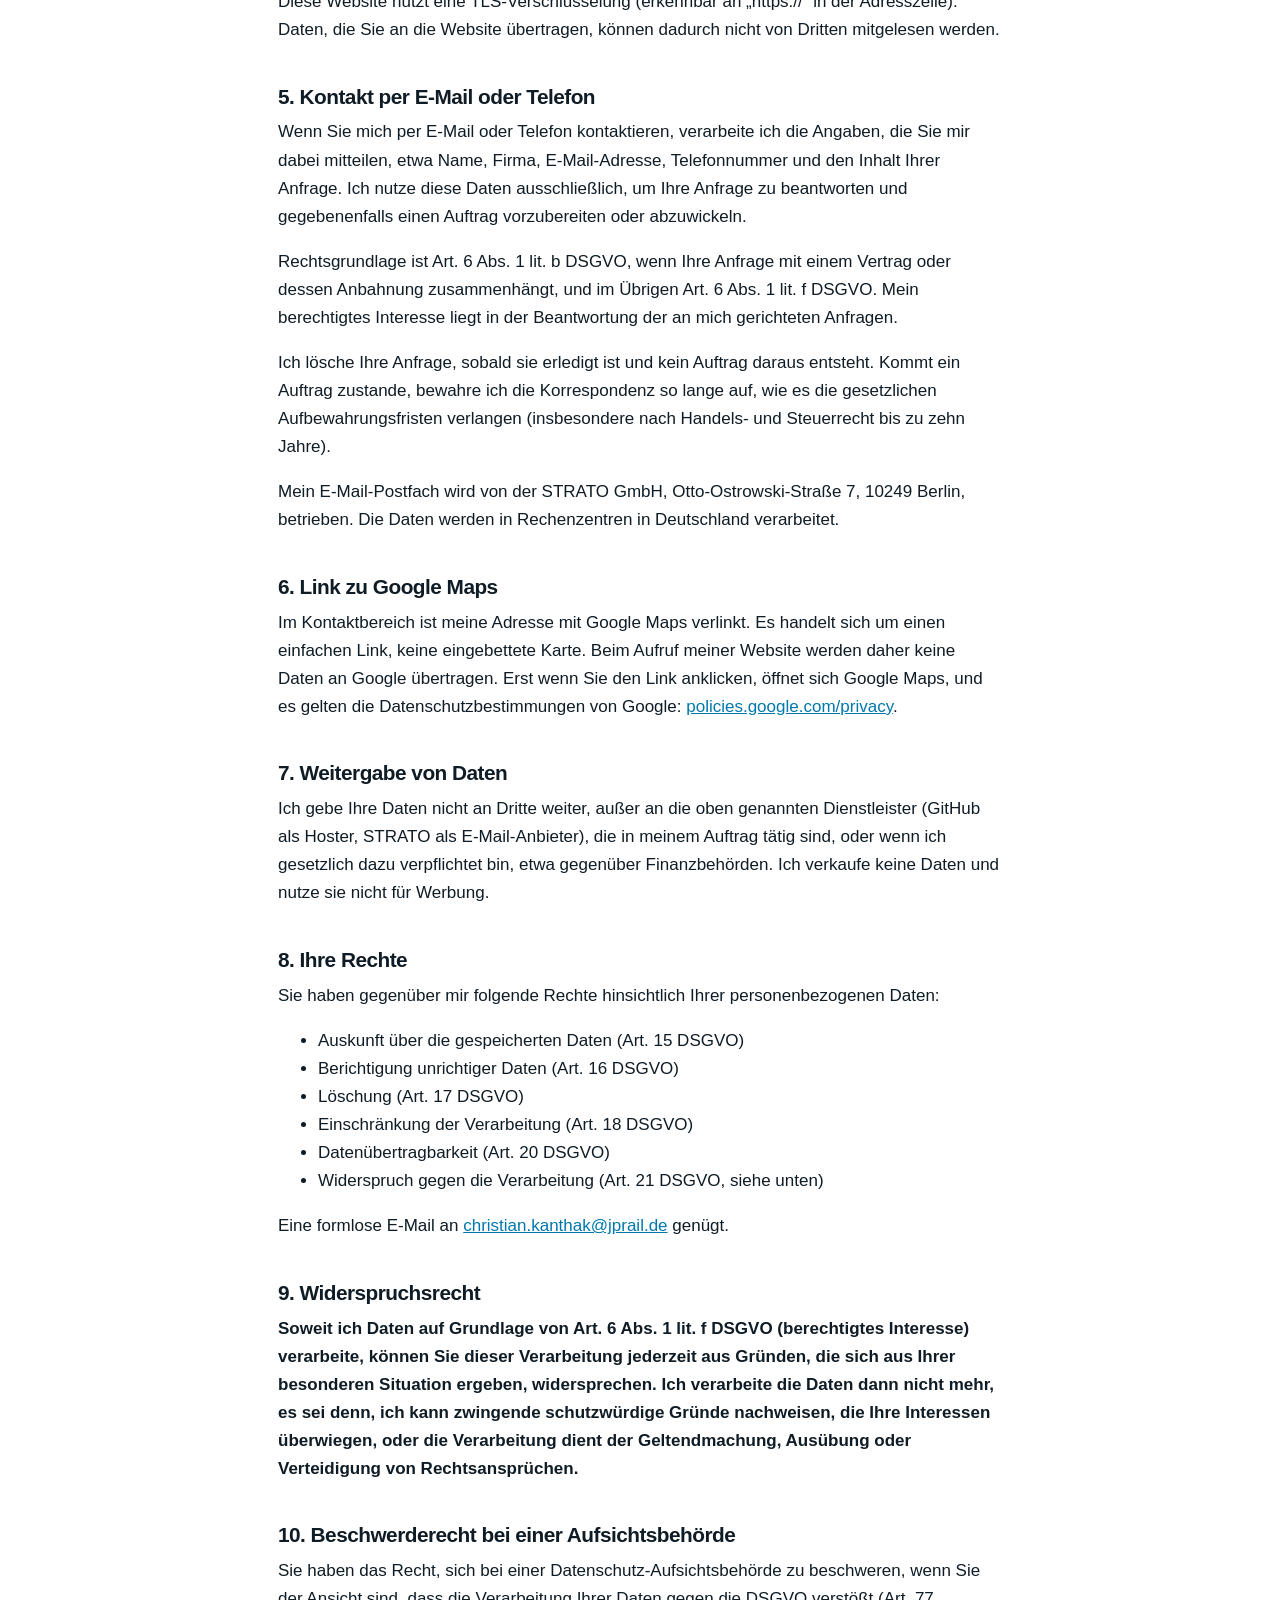
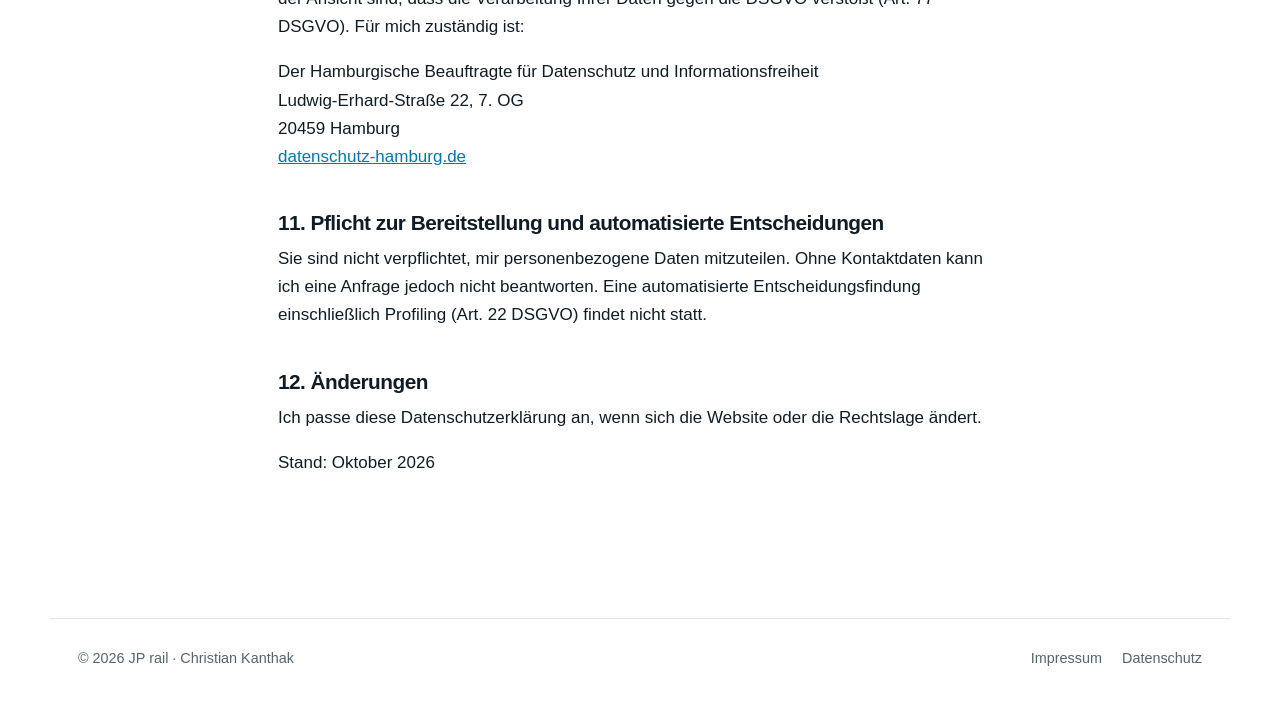
==== commit dfb24d80: "Datenschutz: E-Mail-Absatz gekürzt" ====
--- a/datenschutz.html
+++ b/datenschutz.html
@@ -40,7 +40,7 @@
 <p>Wenn Sie mich per E-Mail oder Telefon kontaktieren, verarbeite ich die Angaben, die Sie mir dabei mitteilen, etwa Name, Firma, E-Mail-Adresse, Telefonnummer und den Inhalt Ihrer Anfrage. Ich nutze diese Daten ausschließlich, um Ihre Anfrage zu beantworten und gegebenenfalls einen Auftrag vorzubereiten oder abzuwickeln.</p>
 <p>Rechtsgrundlage ist Art. 6 Abs. 1 lit. b DSGVO, wenn Ihre Anfrage mit einem Vertrag oder dessen Anbahnung zusammenhängt, und im Übrigen Art. 6 Abs. 1 lit. f DSGVO. Mein berechtigtes Interesse liegt in der Beantwortung der an mich gerichteten Anfragen.</p>
 <p>Ich lösche Ihre Anfrage, sobald sie erledigt ist und kein Auftrag daraus entsteht. Kommt ein Auftrag zustande, bewahre ich die Korrespondenz so lange auf, wie es die gesetzlichen Aufbewahrungsfristen verlangen (insbesondere nach Handels- und Steuerrecht bis zu zehn Jahre).</p>
-<p>Mein E-Mail-Postfach wird von der STRATO GmbH, Otto-Ostrowski-Straße 7, 10249 Berlin, betrieben. Mit STRATO besteht ein Vertrag zur Auftragsverarbeitung nach Art. 28 DSGVO; die Daten werden ausschließlich in den Rechenzentren von STRATO in Berlin und Karlsruhe (Deutschland) verarbeitet.</p>
+<p>Mein E-Mail-Postfach wird von der STRATO GmbH, Otto-Ostrowski-Straße 7, 10249 Berlin, betrieben. Die Daten werden in Rechenzentren in Deutschland verarbeitet.</p>
 
 <h2>6. Link zu Google Maps</h2>
 <p>Im Kontaktbereich ist meine Adresse mit Google Maps verlinkt. Es handelt sich um einen einfachen Link, keine eingebettete Karte. Beim Aufruf meiner Website werden daher keine Daten an Google übertragen. Erst wenn Sie den Link anklicken, öffnet sich Google Maps, und es gelten die Datenschutzbestimmungen von Google: <a href="https://policies.google.com/privacy" target="_blank" rel="noopener">policies.google.com/privacy</a>.</p>
